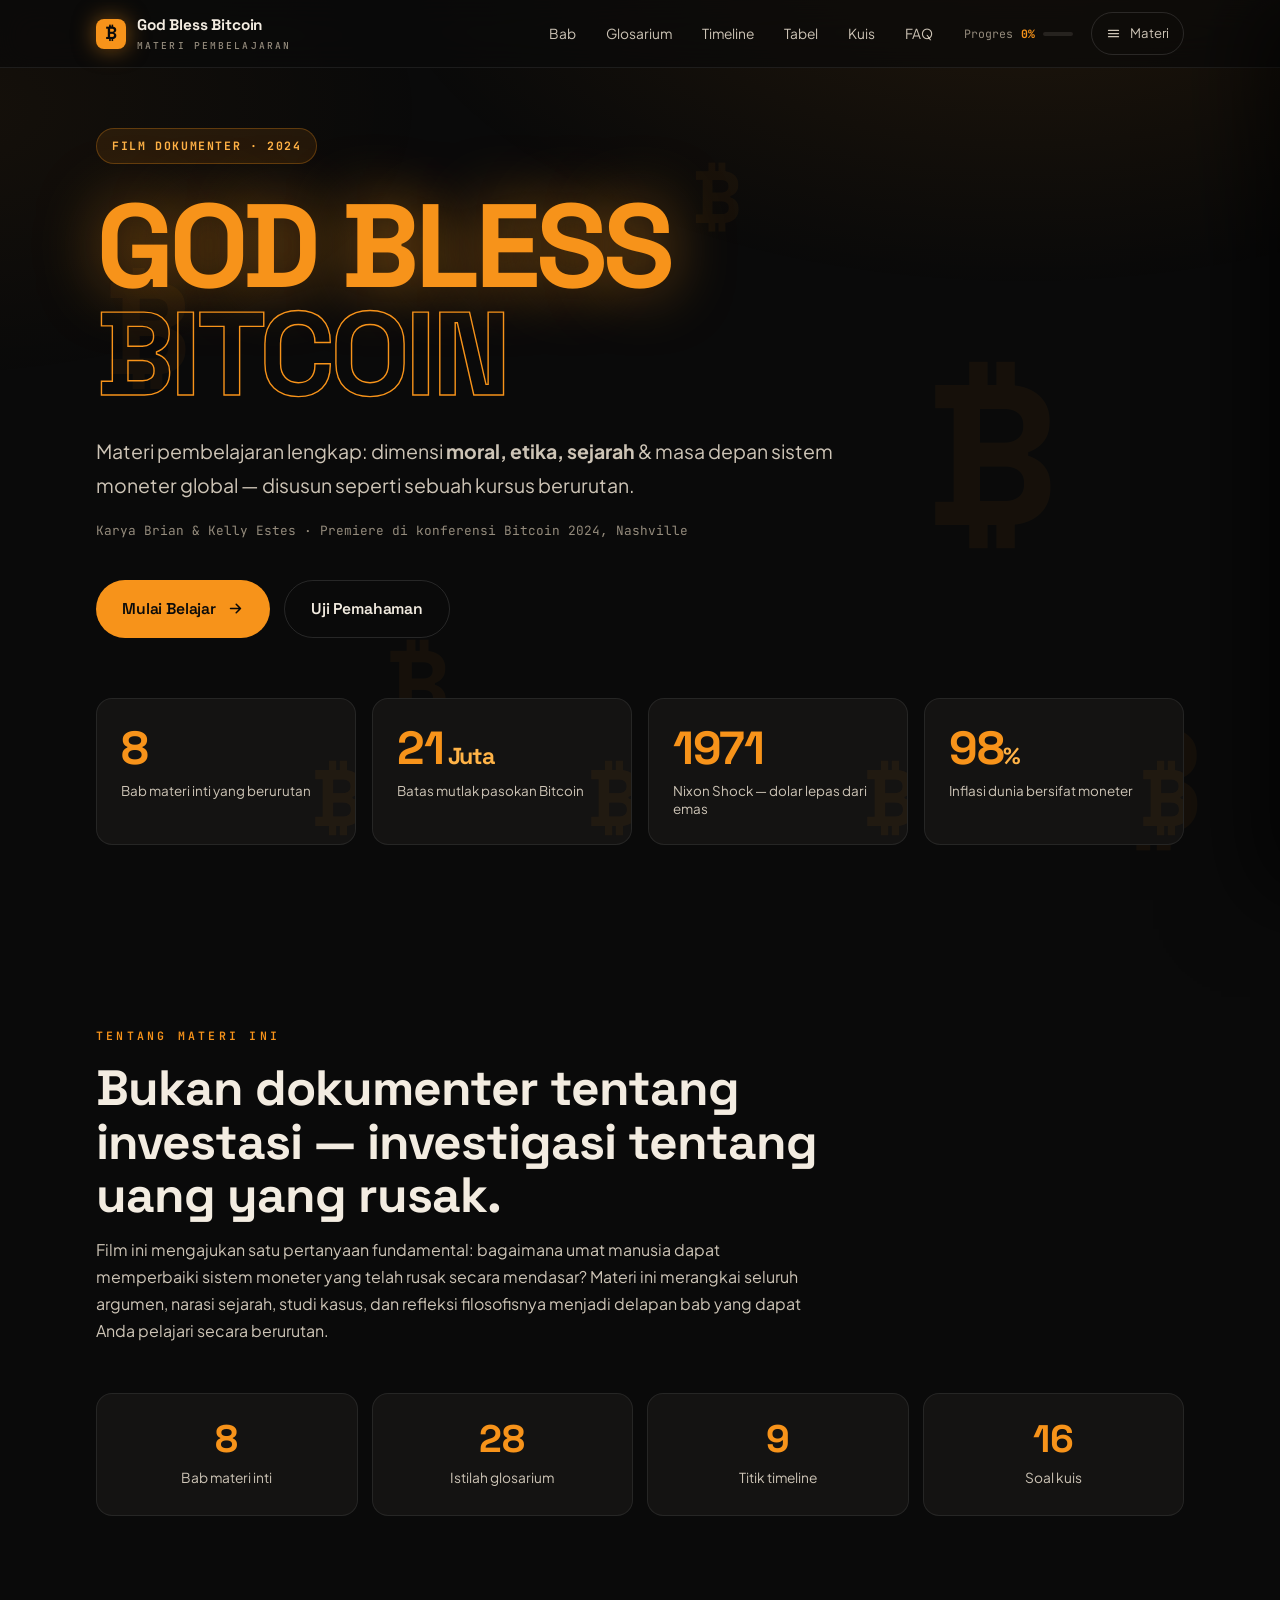
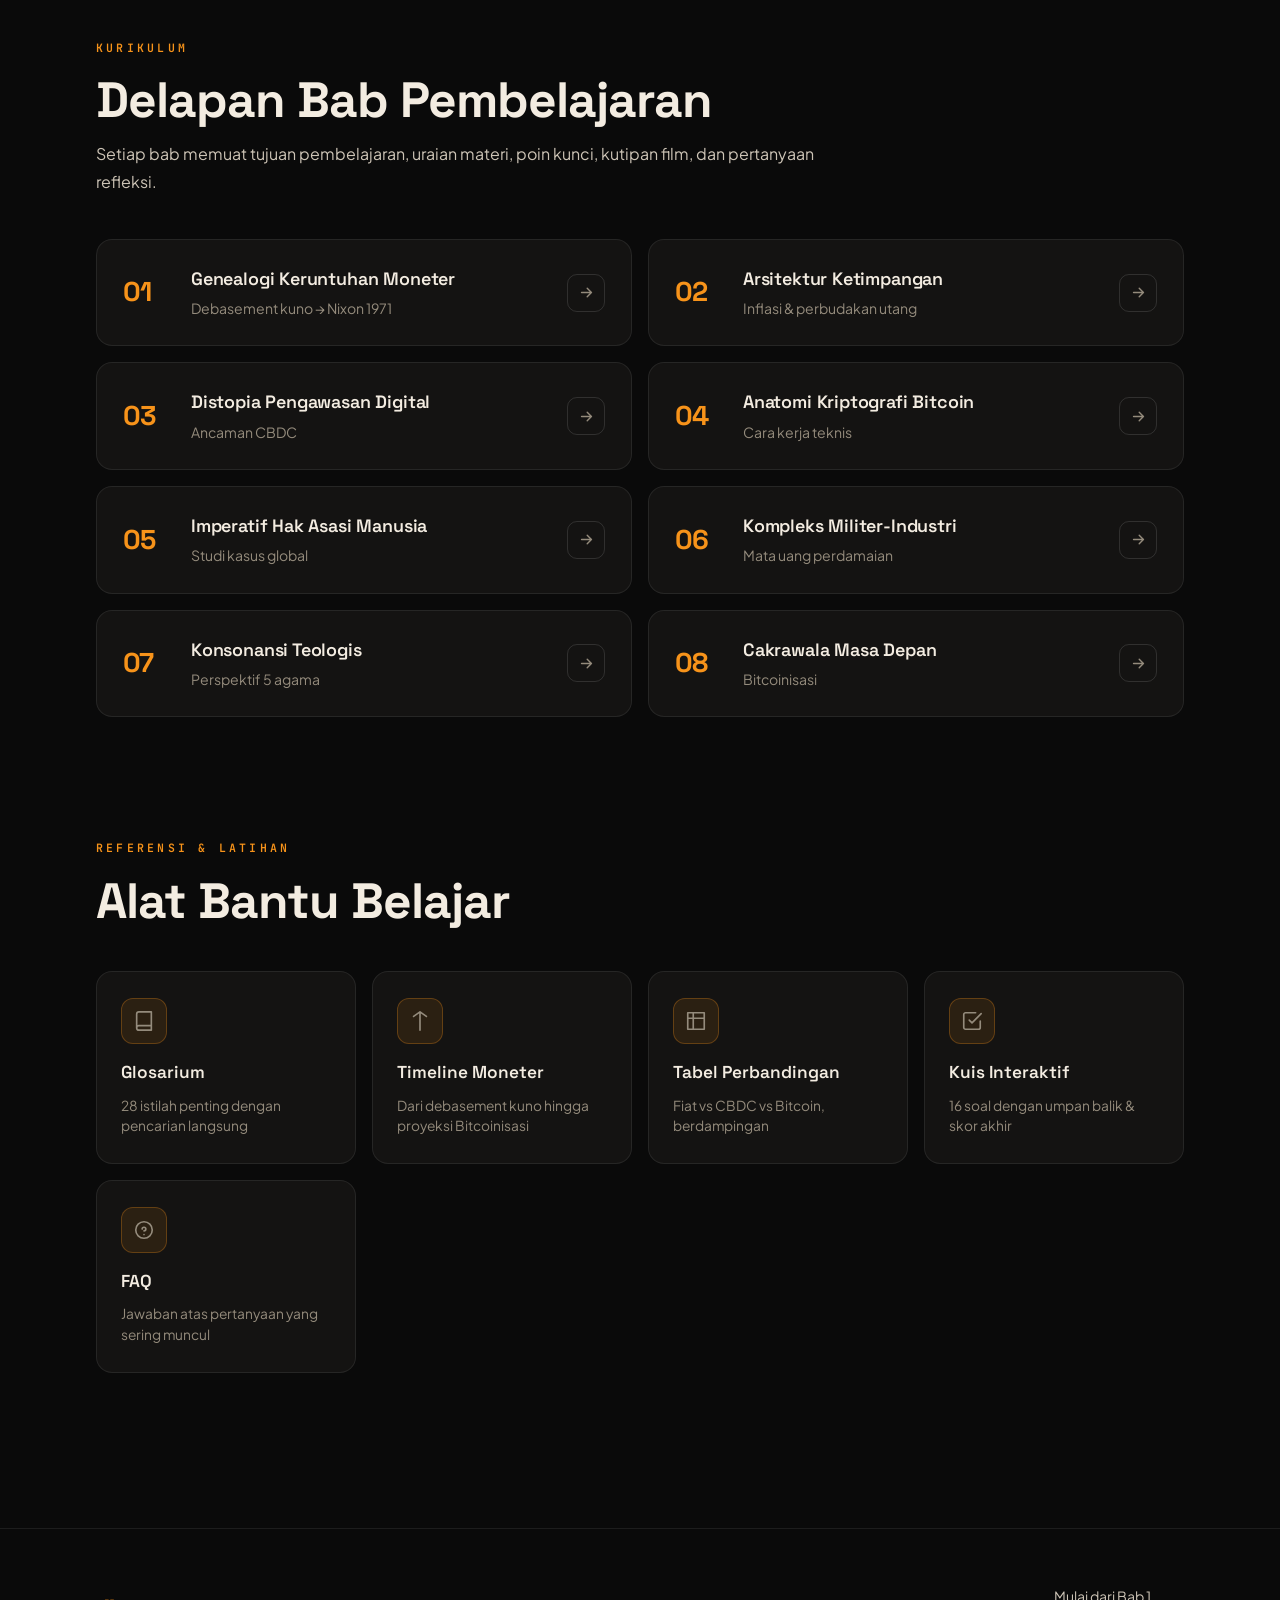
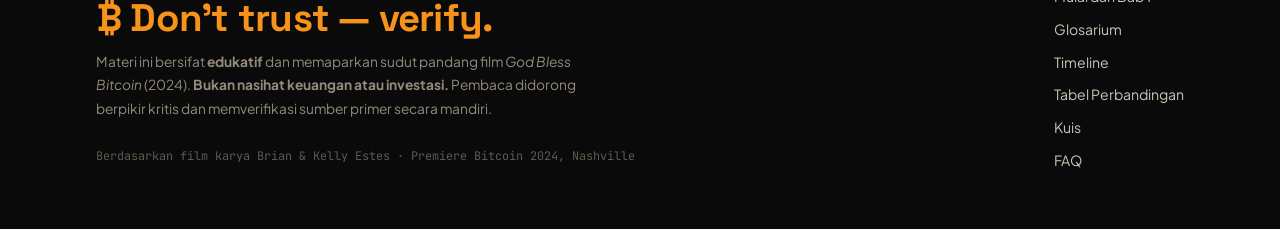
==== index.html @ dab7642d "chore: initial commit — situs pembelajaran God Bless Bitcoin siap deploy Materi 8 bab berdasarkan fi" ====
<!DOCTYPE html>
<html lang="id">
<head>
<script>document.documentElement.classList.add('js');</script>
<meta charset="UTF-8" />
<meta name="viewport" content="width=device-width, initial-scale=1.0" />
<title>God Bless Bitcoin — Materi Pembelajaran Lengkap</title>
<meta name="description" content="Website pembelajaran interaktif tentang film dokumenter God Bless Bitcoin (2024): sejarah moneter, inflasi, CBDC, cara kerja Bitcoin, HAM, dan masa depan uang." />
<link rel="preconnect" href="https://fonts.googleapis.com" />
<link rel="preconnect" href="https://fonts.gstatic.com" crossorigin />
<link href="https://fonts.googleapis.com/css2?family=Space+Grotesk:wght@400;500;600;700&family=Plus+Jakarta+Sans:ital,wght@0,400;0,500;0,600;0,700;1,400;1,500&family=JetBrains+Mono:wght@400;500;600&display=swap" rel="stylesheet" />
<link rel="stylesheet" href="assets/styles.css" />
<link rel="stylesheet" href="assets/diagrams.css" />
</head>
<body data-page="home">

<div class="scrollbar"></div>

<header class="nav">
  <div class="nav__inner">
    <a class="brand" href="index.html">
      <span class="brand__mark btc">₿</span>
      <span class="brand__txt">God Bless Bitcoin<small>Materi Pembelajaran</small></span>
    </a>
    <span class="nav__spacer"></span>
    <nav class="nav__links" aria-label="Navigasi utama">
      <a class="nav__link" href="bab-1.html">Bab</a>
      <a class="nav__link" href="glosarium.html">Glosarium</a>
      <a class="nav__link" href="timeline.html">Timeline</a>
      <a class="nav__link" href="tabel.html">Tabel</a>
      <a class="nav__link" href="kuis.html">Kuis</a>
      <a class="nav__link" href="faq.html">FAQ</a>
    </nav>
    <span class="nav__progress">Progres <b>0%</b><span class="nav__dot"><i></i></span></span>
    <button class="menu-btn" data-open-menu aria-label="Buka daftar materi">
      <svg viewBox="0 0 24 24" fill="none" stroke="currentColor" stroke-width="2" stroke-linecap="round"><path d="M4 7h16M4 12h16M4 17h16"/></svg>
      Materi
    </button>
  </div>
</header>

<main class="page">

  <!-- ============================ HERO ============================ -->
  <section class="hero">
    <div class="hero__glyphs" aria-hidden="true"></div>
    <div class="wrap hero__inner">
      <span class="hero__tag" data-reveal><b>Film Dokumenter · 2024</b></span>
      <h1 data-reveal data-delay="1">
        <span class="glow">God Bless</span><br />
        <span class="l2">Bitcoin</span>
      </h1>
      <p class="hero__sub" data-reveal data-delay="2">
        Materi pembelajaran lengkap: dimensi <strong>moral, etika, sejarah</strong> &amp;
        masa depan sistem moneter global — disusun seperti sebuah kursus berurutan.
      </p>
      <p class="hero__meta mono" data-reveal data-delay="2">Karya Brian &amp; Kelly Estes · Premiere di konferensi Bitcoin 2024, Nashville</p>
      <div class="hero__cta" data-reveal data-delay="3">
        <a class="btn btn--primary" href="bab-1.html">
          Mulai Belajar
          <svg viewBox="0 0 24 24" fill="none" stroke="currentColor" stroke-width="2.2" stroke-linecap="round" stroke-linejoin="round"><path d="M5 12h14M13 6l6 6-6 6"/></svg>
        </a>
        <a class="btn btn--ghost" href="kuis.html">Uji Pemahaman</a>
      </div>

      <div class="stats">
        <div class="stat" data-reveal>
          <div class="stat__num"><span data-count="8">0</span></div>
          <div class="stat__lbl">Bab materi inti yang berurutan</div>
        </div>
        <div class="stat" data-reveal data-delay="1">
          <div class="stat__num"><span data-count="21">0</span><small> Juta</small></div>
          <div class="stat__lbl">Batas mutlak pasokan Bitcoin</div>
        </div>
        <div class="stat" data-reveal data-delay="2">
          <div class="stat__num">1971</div>
          <div class="stat__lbl">Nixon Shock — dolar lepas dari emas</div>
        </div>
        <div class="stat" data-reveal data-delay="3">
          <div class="stat__num"><span data-count="98">0</span><small>%</small></div>
          <div class="stat__lbl">Inflasi dunia bersifat moneter</div>
        </div>
      </div>
    </div>
  </section>

  <!-- ====================== TENTANG / INTRO ====================== -->
  <section class="section">
    <div class="wrap">
      <div class="section-head read" data-reveal>
        <span class="eyebrow">Tentang Materi Ini</span>
        <h2 style="margin-top:14px">Bukan dokumenter tentang investasi — investigasi tentang uang yang rusak.</h2>
        <p>
          Film ini mengajukan satu pertanyaan fundamental: bagaimana umat manusia dapat memperbaiki
          sistem moneter yang telah rusak secara mendasar? Materi ini merangkai seluruh argumen,
          narasi sejarah, studi kasus, dan refleksi filosofisnya menjadi delapan bab yang dapat
          Anda pelajari secara berurutan.
        </p>
      </div>

      <div class="inside" style="margin-top:48px">
        <div class="inside__c" data-reveal><div class="inside__n"><span data-count="8">0</span></div><div class="inside__l">Bab materi inti</div></div>
        <div class="inside__c" data-reveal data-delay="1"><div class="inside__n"><span data-count="28">0</span></div><div class="inside__l">Istilah glosarium</div></div>
        <div class="inside__c" data-reveal data-delay="2"><div class="inside__n"><span data-count="9">0</span></div><div class="inside__l">Titik timeline</div></div>
        <div class="inside__c" data-reveal data-delay="3"><div class="inside__n"><span data-count="16">0</span></div><div class="inside__l">Soal kuis</div></div>
      </div>
    </div>
  </section>

  <!-- ====================== DAFTAR BAB (KURIKULUM) ====================== -->
  <section class="section" style="padding-top:0">
    <div class="wrap">
      <div class="section-head" data-reveal>
        <span class="eyebrow">Kurikulum</span>
        <h2 style="margin-top:14px">Delapan Bab Pembelajaran</h2>
        <p>Setiap bab memuat tujuan pembelajaran, uraian materi, poin kunci, kutipan film, dan pertanyaan refleksi.</p>
      </div>
      <div class="curric" id="curric"></div>
    </div>
  </section>

  <!-- ====================== REFERENSI ====================== -->
  <section class="section" style="padding-top:0">
    <div class="wrap">
      <div class="section-head" data-reveal>
        <span class="eyebrow">Referensi &amp; Latihan</span>
        <h2 style="margin-top:14px">Alat Bantu Belajar</h2>
      </div>
      <div class="ref-grid" id="refGrid"></div>
    </div>
  </section>

</main>

<!-- ============================ FOOTER ============================ -->
<footer class="foot">
  <div class="wrap foot__grid">
    <div>
      <div class="foot__tag btc">₿ Don't trust — verify.</div>
      <p class="foot__disc">
        Materi ini bersifat <strong>edukatif</strong> dan memaparkan sudut pandang film
        <em>God Bless Bitcoin</em> (2024). <strong>Bukan nasihat keuangan atau investasi.</strong>
        Pembaca didorong berpikir kritis dan memverifikasi sumber primer secara mandiri.
      </p>
      <p class="foot__cred">Berdasarkan film karya Brian &amp; Kelly Estes · Premiere Bitcoin 2024, Nashville</p>
    </div>
    <nav class="foot__links" aria-label="Tautan kaki">
      <a href="bab-1.html">Mulai dari Bab 1</a>
      <a href="glosarium.html">Glosarium</a>
      <a href="timeline.html">Timeline</a>
      <a href="tabel.html">Tabel Perbandingan</a>
      <a href="kuis.html">Kuis</a>
      <a href="faq.html">FAQ</a>
    </nav>
  </div>
</footer>

<script src="assets/image-slot.js"></script>
<script src="assets/app.js"></script>
<script>
/* build curriculum + reference grids from the shared site map */
(function () {
  var C = window.GBB.CHAPTERS;
  var grid = document.getElementById("curric");
  C.forEach(function (ch, i) {
    var a = document.createElement("a");
    a.className = "ccard";
    a.href = ch.slug + ".html";
    a.setAttribute("data-reveal", "");
    a.setAttribute("data-delay", String(i % 4));
    a.innerHTML =
      '<span class="ccard__no mono">' + ch.n + '</span>' +
      '<span class="ccard__body"><b>' + ch.t + '</b><span>' + ch.s + '</span></span>' +
      '<span class="ccard__go"><svg viewBox="0 0 24 24" fill="none" stroke="currentColor" stroke-width="2" stroke-linecap="round" stroke-linejoin="round"><path d="M5 12h14M13 6l6 6-6 6"/></svg></span>';
    grid.appendChild(a);
  });

  var refs = [
    { slug: "glosarium", t: "Glosarium", s: "28 istilah penting dengan pencarian langsung", ic: "M4 19.5A2.5 2.5 0 016.5 17H20M6.5 2H20v20H6.5A2.5 2.5 0 014 19.5v-15A2.5 2.5 0 016.5 2z" },
    { slug: "timeline", t: "Timeline Moneter", s: "Dari debasement kuno hingga proyeksi Bitcoinisasi", ic: "M12 2v20M5 7l7-5 7 5" },
    { slug: "tabel", t: "Tabel Perbandingan", s: "Fiat vs CBDC vs Bitcoin, berdampingan", ic: "M3 3h18v18H3zM9 3v18M3 9h18" },
    { slug: "kuis", t: "Kuis Interaktif", s: "16 soal dengan umpan balik & skor akhir", ic: "M9 11l3 3L22 4M21 12v7a2 2 0 01-2 2H5a2 2 0 01-2-2V5a2 2 0 012-2h11" },
    { slug: "faq", t: "FAQ", s: "Jawaban atas pertanyaan yang sering muncul", ic: "M12 17h.01M12 13a2 2 0 10-2-2M12 21a9 9 0 100-18 9 9 0 000 18z" }
  ];
  var rg = document.getElementById("refGrid");
  refs.forEach(function (r, i) {
    var a = document.createElement("a");
    a.className = "rcard";
    a.href = r.slug + ".html";
    a.setAttribute("data-reveal", "");
    a.setAttribute("data-delay", String(i % 4));
    a.innerHTML =
      '<span class="rcard__ic"><svg viewBox="0 0 24 24" fill="none" stroke="currentColor" stroke-width="1.8" stroke-linecap="round" stroke-linejoin="round"><path d="' + r.ic + '"/></svg></span>' +
      '<b>' + r.t + '</b><span>' + r.s + '</span>';
    rg.appendChild(a);
  });

  // hook dynamically added cards into the shared reveal watcher
  if (window.GBBwatch) {
    document.querySelectorAll("[data-reveal]:not(.in)").forEach(function (el) {
      window.GBBwatch(el, function (e) { e.classList.add("in"); }, 0.05);
    });
    window.GBBwatchKick();
  } else {
    document.querySelectorAll("[data-reveal]").forEach(function (el) { el.classList.add("in"); });
  }
})();
</script>
</body>
</html>
---- assets/styles.css ----
/* =========================================================================
   GOD BLESS BITCOIN — Materi Pembelajaran
   Design system: dark mode, Bitcoin-orange glow.
   Type: Space Grotesk (display) / Plus Jakarta Sans (body) / JetBrains Mono (labels)
   ========================================================================= */

:root {
  /* Surfaces (warm-toned blacks, chroma kept very low) */
  --bg:        #0A0A0A;
  --bg-1:      #101010;
  --bg-2:      #161513;
  --bg-3:      #1d1b18;
  --bg-card:   #141312;
  --ink:       #0A0A0A;

  /* Bitcoin orange family */
  --orange:        #F7931A;
  --orange-bright: #FFB347;
  --orange-glow:   #FF9E2C;
  --orange-dark:   #C56A00;
  --orange-tint:   rgba(247,147,26,0.10);
  --orange-tint-2: rgba(247,147,26,0.16);
  --orange-line:   rgba(247,147,26,0.28);

  /* Text (warm off-white, no pure white) */
  --text:       #F3ECE1;
  --text-soft:  #CDC4B6;
  --text-muted: #948B7C;
  --text-faint: #5f594f;

  /* Neutral borders */
  --line:    rgba(255,255,255,0.08);
  --line-2:  rgba(255,255,255,0.12);

  --radius:    16px;
  --radius-sm: 10px;
  --radius-lg: 24px;

  --maxw: 1200px;
  --readw: 70ch;

  --shadow:      0 24px 60px -24px rgba(0,0,0,0.8);
  --glow:        0 0 0 1px var(--orange-line), 0 18px 50px -18px rgba(247,147,26,0.35);

  --font-display: "Space Grotesk", system-ui, sans-serif;
  --font-body:    "Plus Jakarta Sans", system-ui, sans-serif;
  --font-mono:    "JetBrains Mono", ui-monospace, monospace;

  --nav-h: 68px;
}

/* ----------------------------------------------------------------- reset */
*, *::before, *::after { box-sizing: border-box; }
* { margin: 0; padding: 0; }

html { scroll-behavior: smooth; scroll-padding-top: calc(var(--nav-h) + 24px); }
@media (prefers-reduced-motion: reduce) { html { scroll-behavior: auto; } }

body {
  font-family: var(--font-body);
  background: var(--bg);
  color: var(--text);
  line-height: 1.7;
  -webkit-font-smoothing: antialiased;
  text-rendering: optimizeLegibility;
  overflow-x: hidden;
}

/* Ambient orange aura fixed behind everything */
body::before {
  content: "";
  position: fixed;
  inset: 0;
  z-index: 0;
  pointer-events: none;
  background:
    radial-gradient(1100px 600px at 80% -8%, rgba(247,147,26,0.10), transparent 60%),
    radial-gradient(900px 500px at -5% 12%, rgba(247,147,26,0.05), transparent 55%);
}

img { max-width: 100%; display: block; }
a { color: inherit; text-decoration: none; }
button { font: inherit; color: inherit; cursor: pointer; background: none; border: none; }

::selection { background: var(--orange); color: #0A0A0A; }

/* scrollbar */
::-webkit-scrollbar { width: 11px; height: 11px; }
::-webkit-scrollbar-track { background: var(--bg); }
::-webkit-scrollbar-thumb { background: #2b2823; border-radius: 20px; border: 3px solid var(--bg); }
::-webkit-scrollbar-thumb:hover { background: var(--orange-dark); }

/* ------------------------------------------------------------- typography */
h1, h2, h3, h4 { font-family: var(--font-display); font-weight: 700; line-height: 1.08; letter-spacing: -0.02em; }
.mono { font-family: var(--font-mono); }

.eyebrow {
  font-family: var(--font-mono);
  font-size: 0.72rem;
  letter-spacing: 0.28em;
  text-transform: uppercase;
  color: var(--orange);
  font-weight: 600;
}

.btc { font-family: var(--font-display); }

/* ------------------------------------------------------------------ layout */
.wrap { width: 100%; max-width: var(--maxw); margin-inline: auto; padding-inline: clamp(20px, 5vw, 56px); position: relative; z-index: 1; }
.page { position: relative; z-index: 1; }
.section { padding-block: clamp(56px, 9vw, 120px); }
.read { max-width: var(--readw); }

/* =================================================================== NAV */
.nav {
  position: sticky; top: 0; z-index: 80;
  height: var(--nav-h);
  display: flex; align-items: center;
  background: rgba(10,10,10,0.72);
  backdrop-filter: blur(16px) saturate(1.2);
  border-bottom: 1px solid var(--line);
  transition: transform .35s ease;
}
.nav__inner { width: 100%; max-width: var(--maxw); margin-inline: auto; padding-inline: clamp(20px, 5vw, 56px);
  display: flex; align-items: center; gap: 18px; }
.brand { display: flex; align-items: center; gap: 11px; font-family: var(--font-display); font-weight: 700; letter-spacing: -0.01em; }
.brand__mark {
  width: 30px; height: 30px; border-radius: 8px; flex: none;
  display: grid; place-items: center;
  background: var(--orange); color: #0A0A0A; font-weight: 700; font-size: 1.1rem;
  box-shadow: 0 0 22px rgba(247,147,26,0.5);
}
.brand__txt { font-size: 0.96rem; }
.brand__txt small { display: block; font-family: var(--font-mono); font-weight: 500; font-size: 0.6rem; letter-spacing: 0.22em; color: var(--text-muted); text-transform: uppercase; }
.nav__spacer { flex: 1; }
.nav__links { display: flex; align-items: center; gap: 4px; }
.nav__link {
  font-size: 0.86rem; color: var(--text-soft); padding: 8px 13px; border-radius: 999px;
  transition: color .2s, background .2s; white-space: nowrap;
}
.nav__link:hover { color: var(--text); background: rgba(255,255,255,0.05); }
.nav__link.is-active { color: var(--orange); }
.nav__progress { font-family: var(--font-mono); font-size: 0.72rem; color: var(--text-muted); display: flex; align-items: center; gap: 8px; }
.nav__progress b { color: var(--orange); }
.nav__dot { width: 30px; height: 4px; border-radius: 9px; background: #26231f; overflow: hidden; }
.nav__dot i { display: block; height: 100%; width: 0%; background: var(--orange); transition: width .4s ease; }

.menu-btn {
  display: inline-flex; align-items: center; gap: 9px; padding: 9px 14px;
  border: 1px solid var(--line-2); border-radius: 999px; font-size: 0.82rem; color: var(--text-soft);
  transition: border-color .2s, color .2s;
}
.menu-btn:hover { border-color: var(--orange-line); color: var(--text); }
.menu-btn svg { width: 15px; height: 15px; }

/* scroll progress bar (top) */
.scrollbar { position: fixed; top: 0; left: 0; height: 3px; width: 0%; background: linear-gradient(90deg, var(--orange-dark), var(--orange-bright)); z-index: 95; box-shadow: 0 0 12px rgba(247,147,26,0.7); }

/* focus mode hides nav */
body.focus .nav { transform: translateY(-100%); }
body.focus .scrollbar { top: 0; }

/* ============================================================= DRAWER MENU */
.drawer-scrim { position: fixed; inset: 0; z-index: 100; background: rgba(0,0,0,0.6); backdrop-filter: blur(4px); opacity: 0; visibility: hidden; transition: opacity .3s, visibility .3s; }
.drawer-scrim.open { opacity: 1; visibility: visible; }
.drawer {
  position: fixed; top: 0; right: 0; z-index: 101; height: 100%; width: min(440px, 90vw);
  background: var(--bg-1); border-left: 1px solid var(--line-2);
  transform: translateX(100%); transition: transform .38s cubic-bezier(.4,0,.1,1);
  display: flex; flex-direction: column; box-shadow: -30px 0 80px rgba(0,0,0,0.6);
}
.drawer.open { transform: translateX(0); }
.drawer__head { display: flex; align-items: center; justify-content: space-between; padding: 22px 26px; border-bottom: 1px solid var(--line); }
.drawer__head h3 { font-size: 1.05rem; }
.drawer__close { width: 38px; height: 38px; border-radius: 10px; border: 1px solid var(--line-2); display: grid; place-items: center; color: var(--text-soft); }
.drawer__close:hover { border-color: var(--orange-line); color: var(--orange); }
.drawer__body { overflow-y: auto; padding: 18px 18px 40px; }
.drawer__meter { margin: 6px 8px 18px; }
.drawer__meter .bar { height: 8px; border-radius: 8px; background: #221f1b; overflow: hidden; }
.drawer__meter .bar i { display: block; height: 100%; width: 0%; background: linear-gradient(90deg, var(--orange-dark), var(--orange-bright)); transition: width .5s ease; }
.drawer__meter .lbl { display: flex; justify-content: space-between; font-family: var(--font-mono); font-size: 0.72rem; color: var(--text-muted); margin-bottom: 8px; }
.drawer__meter .lbl b { color: var(--orange); }
.drawer__group { font-family: var(--font-mono); font-size: 0.66rem; letter-spacing: 0.2em; text-transform: uppercase; color: var(--text-faint); padding: 16px 12px 8px; }
.drawer__item {
  display: flex; align-items: center; gap: 13px; padding: 12px 12px; border-radius: 12px;
  color: var(--text-soft); transition: background .18s, color .18s;
}
.drawer__item:hover { background: rgba(255,255,255,0.04); color: var(--text); }
.drawer__item.is-active { background: var(--orange-tint); color: var(--orange); }
.drawer__num { font-family: var(--font-mono); font-size: 0.8rem; width: 26px; flex: none; color: var(--orange); font-weight: 600; }
.drawer__item.is-active .drawer__num { color: var(--orange-bright); }
.drawer__txt { flex: 1; min-width: 0; }
.drawer__txt b { display: block; font-family: var(--font-display); font-weight: 600; font-size: 0.95rem; line-height: 1.2; }
.drawer__txt span { font-size: 0.76rem; color: var(--text-muted); }
.drawer__check { width: 20px; height: 20px; border-radius: 50%; border: 1.5px solid #34302a; flex: none; display: grid; place-items: center; }
.drawer__check.read { border-color: var(--orange); background: var(--orange); color: #0A0A0A; }
.drawer__check svg { width: 12px; height: 12px; opacity: 0; }
.drawer__check.read svg { opacity: 1; }

/* ==================================================================== HERO */
.hero { position: relative; min-height: calc(100vh - var(--nav-h)); display: flex; align-items: center; overflow: hidden; padding-block: 60px; }
.hero__glyphs { position: absolute; inset: 0; z-index: 0; pointer-events: none; overflow: hidden; }
.hero__glyphs span {
  position: absolute; font-family: var(--font-display); font-weight: 700; color: var(--orange);
  opacity: 0.05; user-select: none; will-change: transform;
}
.hero__inner { position: relative; z-index: 2; }
.hero__tag { display: inline-flex; align-items: center; gap: 10px; padding: 7px 15px; border: 1px solid var(--orange-line); border-radius: 999px; background: var(--orange-tint); margin-bottom: 28px; }
.hero__tag b { font-family: var(--font-mono); font-size: 0.72rem; letter-spacing: 0.14em; color: var(--orange-bright); text-transform: uppercase; }
.hero h1 {
  font-size: clamp(2.9rem, 9.5vw, 7.4rem); line-height: 0.92; letter-spacing: -0.04em;
  text-transform: uppercase;
}
.hero h1 .l2 { color: transparent; -webkit-text-stroke: 1.4px var(--orange); position: relative; }
.hero h1 .glow { color: var(--orange); text-shadow: 0 0 60px rgba(247,147,26,0.55); }
.hero__sub { max-width: 56ch; margin-top: 26px; font-size: clamp(1rem, 2vw, 1.22rem); color: var(--text-soft); }
.hero__meta { margin-top: 18px; font-family: var(--font-mono); font-size: 0.8rem; color: var(--text-muted); }
.hero__cta { display: flex; flex-wrap: wrap; gap: 14px; margin-top: 38px; }

.btn {
  display: inline-flex; align-items: center; gap: 11px; padding: 15px 26px; border-radius: 999px;
  font-family: var(--font-display); font-weight: 600; font-size: 0.98rem; letter-spacing: -0.01em;
  transition: transform .2s, box-shadow .2s, background .2s, border-color .2s; white-space: nowrap;
}
.btn--primary { background: var(--orange); color: #0A0A0A; box-shadow: 0 0 0 0 rgba(247,147,26,0.5); }
.btn--primary:hover { transform: translateY(-2px); box-shadow: 0 16px 40px -10px rgba(247,147,26,0.6); }
.btn--ghost { border: 1px solid var(--line-2); color: var(--text); }
.btn--ghost:hover { border-color: var(--orange-line); color: var(--orange-bright); transform: translateY(-2px); }
.btn svg { width: 17px; height: 17px; }

/* stat cards */
.stats { display: grid; grid-template-columns: repeat(4, 1fr); gap: 16px; margin-top: 60px; }
.stat {
  background: var(--bg-card); border: 1px solid var(--line); border-radius: var(--radius);
  padding: 26px 24px; position: relative; overflow: hidden;
}
.stat::after { content: "₿"; position: absolute; right: -10px; bottom: -22px; font-family: var(--font-display); font-weight: 700; font-size: 5rem; color: var(--orange); opacity: 0.06; }
.stat__num { font-family: var(--font-display); font-weight: 700; font-size: clamp(2rem, 4vw, 2.9rem); color: var(--orange); letter-spacing: -0.03em; line-height: 1; }
.stat__num small { font-size: 0.5em; color: var(--orange-bright); }
.stat__lbl { margin-top: 10px; font-size: 0.84rem; color: var(--text-soft); line-height: 1.35; }

/* ============================================================ GENERIC CARDS */
.section-head { margin-bottom: 44px; }
.section-head h2 { font-size: clamp(1.9rem, 4.5vw, 3.1rem); }
.section-head p { color: var(--text-soft); margin-top: 14px; max-width: 60ch; }

/* page hero (inner pages) */
.phead { position: relative; padding-top: clamp(48px, 7vw, 84px); padding-bottom: clamp(36px, 5vw, 56px); border-bottom: 1px solid var(--line); overflow: hidden; }
.phead__big { position: absolute; right: -2vw; top: -2vw; font-family: var(--font-display); font-weight: 700; font-size: 22vw; color: var(--orange); opacity: 0.05; line-height: 1; pointer-events: none; }
.phead h1 { font-size: clamp(2.2rem, 6vw, 4rem); margin-top: 14px; }
.phead p { color: var(--text-soft); margin-top: 16px; max-width: 60ch; }

/* ============================================================ CHAPTER PAGE */
.chap-band {
  position: relative; overflow: hidden;
  background:
    linear-gradient(180deg, rgba(247,147,26,0.06), transparent 70%),
    var(--bg-1);
  border-bottom: 1px solid var(--orange-line);
  padding-block: clamp(46px, 7vw, 82px);
}
.chap-band__ghost { position: absolute; right: -2vw; top: 50%; transform: translateY(-50%); font-family: var(--font-display); font-weight: 700; font-size: 30vw; line-height: 0.8; color: transparent; -webkit-text-stroke: 2px rgba(247,147,26,0.14); pointer-events: none; }
.chap-band .eyebrow { display: block; }
.chap-band__no { font-family: var(--font-mono); font-size: 0.8rem; color: var(--orange); letter-spacing: 0.2em; }
.chap-band h1 { font-size: clamp(2.1rem, 5.6vw, 3.8rem); margin-top: 12px; max-width: 18ch; }
.chap-band__sub { margin-top: 16px; color: var(--text-soft); font-size: clamp(1rem, 2vw, 1.2rem); max-width: 52ch; }
.chap-band__meta { margin-top: 22px; display: flex; flex-wrap: wrap; gap: 10px 18px; font-family: var(--font-mono); font-size: 0.76rem; color: var(--text-muted); }
.chap-band__meta span { display: inline-flex; align-items: center; gap: 7px; }
.chap-band__meta svg { width: 14px; height: 14px; color: var(--orange); }

/* article body */
.article { padding-block: clamp(40px, 6vw, 72px); }
.article .read > h2 { font-size: clamp(1.5rem, 3.2vw, 2.1rem); margin: 46px 0 14px; letter-spacing: -0.02em; }
.article .read > h2:first-child { margin-top: 0; }
.article .read p { margin-bottom: 20px; color: var(--text-soft); font-size: 1.06rem; }
.article .read p strong, .article .read p b { color: var(--text); font-weight: 600; }
.article .read em { color: var(--orange-bright); font-style: italic; }

/* callout boxes */
.callout { border-radius: var(--radius); padding: 26px 28px; margin: 32px 0; position: relative; }
.callout__title { display: flex; align-items: center; gap: 11px; font-family: var(--font-display); font-weight: 700; font-size: 0.78rem; letter-spacing: 0.16em; text-transform: uppercase; margin-bottom: 16px; }
.callout__title .ic { width: 30px; height: 30px; border-radius: 9px; display: grid; place-items: center; flex: none; }
.callout__title .ic svg { width: 17px; height: 17px; }

/* objectives — orange tint */
.c-obj { background: var(--orange-tint); border: 1px solid var(--orange-line); }
.c-obj .callout__title { color: var(--orange-bright); }
.c-obj .ic { background: var(--orange); color: #0A0A0A; }
.c-obj ol { list-style: none; counter-reset: o; display: grid; gap: 12px; }
.c-obj li { counter-increment: o; display: flex; gap: 14px; color: var(--text-soft); }
.c-obj li::before { content: counter(o); font-family: var(--font-mono); font-size: 0.78rem; font-weight: 600; color: var(--orange); border: 1px solid var(--orange-line); border-radius: 7px; width: 26px; height: 26px; display: grid; place-items: center; flex: none; }

/* key points — dark accent */
.c-key { background: var(--bg-2); border: 1px solid var(--line-2); }
.c-key .callout__title { color: var(--orange); }
.c-key .ic { background: var(--orange-dark); color: #0A0A0A; }
.c-key ul { list-style: none; display: grid; gap: 13px; }
.c-key li { display: flex; gap: 13px; color: var(--text-soft); }
.c-key li::before { content: "▸"; color: var(--orange); font-size: 1.05rem; line-height: 1.5; flex: none; }
.c-key li b, .c-key li strong { color: var(--text); }

/* quote block */
.quote { background: #0c0b0a; border: 1px solid var(--line); border-radius: var(--radius-lg); padding: clamp(30px, 5vw, 52px); margin: 40px 0; position: relative; overflow: hidden; }
.quote::before { content: "\201C"; position: absolute; top: -26px; left: 20px; font-family: var(--font-display); font-size: 12rem; color: var(--orange); opacity: 0.12; line-height: 1; }
.quote::after { content: "₿"; position: absolute; right: 24px; bottom: -28px; font-family: var(--font-display); font-weight: 700; font-size: 8rem; color: var(--orange); opacity: 0.06; }
.quote p { position: relative; font-family: var(--font-display); font-weight: 500; font-style: italic; font-size: clamp(1.3rem, 3vw, 2rem); line-height: 1.35; color: var(--text); letter-spacing: -0.02em; max-width: 26ch; }
.quote cite { display: block; margin-top: 22px; font-style: normal; font-family: var(--font-mono); font-size: 0.82rem; color: var(--orange); letter-spacing: 0.04em; }

/* reflection — collapsible */
.reflect { border: 1px dashed var(--line-2); border-radius: var(--radius); margin: 32px 0; background: rgba(255,255,255,0.015); }
.reflect summary { list-style: none; cursor: pointer; display: flex; align-items: center; gap: 12px; padding: 20px 24px; }
.reflect summary::-webkit-details-marker { display: none; }
.reflect summary .ic { width: 30px; height: 30px; border-radius: 9px; display: grid; place-items: center; background: var(--bg-3); color: var(--orange); flex: none; }
.reflect summary .ic svg { width: 16px; height: 16px; }
.reflect summary b { font-family: var(--font-display); font-size: 0.78rem; letter-spacing: 0.16em; text-transform: uppercase; color: var(--text-soft); flex: 1; }
.reflect summary .chev { transition: transform .3s; color: var(--text-muted); }
.reflect[open] summary .chev { transform: rotate(180deg); }
.reflect__body { padding: 0 24px 22px 66px; }
.reflect__body ol { display: grid; gap: 14px; padding-left: 2px; }
.reflect__body li { font-style: italic; color: var(--text-soft); }

/* figure / placeholder graphics */
.figure { margin: 36px 0; border-radius: var(--radius); overflow: hidden; border: 1px solid var(--line); }
.ph {
  position: relative; aspect-ratio: 16 / 9; display: grid; place-items: center;
  background:
    repeating-linear-gradient(135deg, rgba(247,147,26,0.05) 0 14px, transparent 14px 28px),
    var(--bg-2);
}
.ph__lbl { font-family: var(--font-mono); font-size: 0.74rem; letter-spacing: 0.12em; text-transform: uppercase; color: var(--text-muted); padding: 8px 14px; border: 1px solid var(--line-2); border-radius: 8px; background: rgba(10,10,10,0.6); }
.figure figcaption { padding: 12px 18px; font-family: var(--font-mono); font-size: 0.74rem; color: var(--text-faint); background: var(--bg-1); }

/* chapter footer nav */
.chap-nav { display: grid; grid-template-columns: 1fr 1fr; gap: 16px; margin-top: 56px; padding-top: 36px; border-top: 1px solid var(--line); }
.chap-nav a {
  display: flex; flex-direction: column; gap: 6px; padding: 20px 24px; border: 1px solid var(--line-2); border-radius: var(--radius);
  transition: border-color .2s, background .2s, transform .2s;
}
.chap-nav a:hover { border-color: var(--orange-line); background: var(--orange-tint); transform: translateY(-2px); }
.chap-nav a.next { text-align: right; align-items: flex-end; }
.chap-nav .lbl { font-family: var(--font-mono); font-size: 0.72rem; letter-spacing: 0.12em; text-transform: uppercase; color: var(--text-muted); }
.chap-nav .ttl { font-family: var(--font-display); font-weight: 600; color: var(--text); }
.chap-nav a.disabled { opacity: 0.35; pointer-events: none; }

/* mark-as-read button */
.read-toggle { display: flex; justify-content: center; margin-top: 44px; }
.read-toggle button {
  display: inline-flex; align-items: center; gap: 11px; padding: 14px 26px; border-radius: 999px;
  border: 1px solid var(--orange-line); color: var(--orange-bright); font-family: var(--font-display); font-weight: 600;
  transition: background .2s, color .2s;
}
.read-toggle button .box { width: 20px; height: 20px; border-radius: 6px; border: 1.5px solid var(--orange); display: grid; place-items: center; }
.read-toggle button .box svg { width: 13px; height: 13px; opacity: 0; transition: opacity .2s; }
.read-toggle button.done { background: var(--orange); color: #0A0A0A; border-color: var(--orange); }
.read-toggle button.done .box { background: #0A0A0A; border-color: #0A0A0A; }
.read-toggle button.done .box svg { opacity: 1; color: var(--orange); }

/* ================================================================= GLOSSARY */
.glo-tools { display: flex; flex-wrap: wrap; gap: 14px; align-items: center; margin-bottom: 34px; }
.search {
  flex: 1; min-width: 240px; display: flex; align-items: center; gap: 12px; padding: 14px 20px;
  background: var(--bg-card); border: 1px solid var(--line-2); border-radius: 999px;
}
.search:focus-within { border-color: var(--orange-line); }
.search svg { width: 18px; height: 18px; color: var(--text-muted); flex: none; }
.search input { flex: 1; background: none; border: none; outline: none; color: var(--text); font-family: var(--font-body); font-size: 1rem; }
.search input::placeholder { color: var(--text-faint); }
.glo-count { font-family: var(--font-mono); font-size: 0.78rem; color: var(--text-muted); white-space: nowrap; }
.glo-count b { color: var(--orange); }
.glo-grid { display: grid; grid-template-columns: repeat(auto-fill, minmax(280px, 1fr)); gap: 16px; }
.term {
  background: var(--bg-card); border: 1px solid var(--line); border-radius: var(--radius);
  padding: 24px; transition: border-color .2s, transform .2s, background .2s;
}
.term:hover { border-color: var(--orange-line); transform: translateY(-3px); }
.term h3 { font-size: 1.18rem; color: var(--orange); display: flex; align-items: baseline; gap: 9px; }
.term h3::before { content: "₿"; font-size: 0.85em; color: var(--orange-dark); }
.term p { margin-top: 10px; color: var(--text-soft); font-size: 0.94rem; line-height: 1.6; }
.glo-empty { display: none; text-align: center; padding: 60px 0; color: var(--text-muted); font-family: var(--font-mono); }
.glo-empty.show { display: block; }
mark { background: var(--orange-tint-2); color: var(--orange-bright); border-radius: 3px; padding: 0 2px; }

/* ================================================================= TIMELINE */
.tl { position: relative; padding-left: 0; }
.tl__line { position: absolute; left: 21px; top: 8px; bottom: 8px; width: 2px; background: #26231f; }
.tl__line i { display: block; width: 100%; height: 0%; background: linear-gradient(180deg, var(--orange-bright), var(--orange-dark)); box-shadow: 0 0 14px rgba(247,147,26,0.5); }
.tl__item { position: relative; padding: 0 0 40px 64px; }
.tl__dot {
  position: absolute; left: 11px; top: 2px; width: 22px; height: 22px; border-radius: 50%;
  background: var(--bg); border: 2px solid #34302a; display: grid; place-items: center; z-index: 2; transition: border-color .4s, box-shadow .4s;
}
.tl__dot::after { content: ""; width: 8px; height: 8px; border-radius: 50%; background: #34302a; transition: background .4s; }
.tl__item.in .tl__dot { border-color: var(--orange); box-shadow: 0 0 18px rgba(247,147,26,0.5); }
.tl__item.in .tl__dot::after { background: var(--orange); }
.tl__year { display: inline-block; font-family: var(--font-mono); font-size: 0.76rem; font-weight: 600; color: var(--orange); background: var(--bg-2); border: 1px solid var(--orange-line); border-radius: 7px; padding: 4px 11px; margin-bottom: 12px; }
.tl__item h3 { font-size: 1.3rem; }
.tl__item p { color: var(--text-soft); margin-top: 8px; max-width: 56ch; }
.tl__item.future .tl__year { color: var(--bg); background: var(--orange); }

/* ================================================================= TABLE */
.cmp-wrap { overflow-x: auto; border: 1px solid var(--line-2); border-radius: var(--radius); }
.cmp { width: 100%; border-collapse: collapse; min-width: 720px; }
.cmp th, .cmp td { text-align: left; padding: 18px 22px; border-bottom: 1px solid var(--line); vertical-align: top; }
.cmp thead th { background: var(--bg-1); font-family: var(--font-display); font-size: 0.95rem; position: sticky; top: 0; }
.cmp thead th.col-btc { color: var(--orange); }
.cmp tbody th { font-family: var(--font-mono); font-size: 0.82rem; font-weight: 600; color: var(--text); width: 200px; background: var(--bg-1); }
.cmp td { color: var(--text-soft); font-size: 0.92rem; }
.cmp .col-btc { background: var(--orange-tint); color: var(--text); border-left: 1px solid var(--orange-line); border-right: 1px solid var(--orange-line); }
.cmp tbody tr:last-child td, .cmp tbody tr:last-child th { border-bottom: none; }
.cmp thead th.col-btc { background: linear-gradient(180deg, rgba(247,147,26,0.18), rgba(247,147,26,0.08)); }

/* ================================================================= QUIZ */
.quiz-head { display: flex; flex-wrap: wrap; gap: 16px; align-items: center; justify-content: space-between; margin-bottom: 28px; }
.quiz-filter { display: flex; flex-wrap: wrap; gap: 8px; }
.chip { font-family: var(--font-mono); font-size: 0.74rem; padding: 8px 14px; border-radius: 999px; border: 1px solid var(--line-2); color: var(--text-soft); transition: all .18s; }
.chip:hover { border-color: var(--orange-line); }
.chip.is-active { background: var(--orange); color: #0A0A0A; border-color: var(--orange); font-weight: 600; }
.quiz-meter { font-family: var(--font-mono); font-size: 0.82rem; color: var(--text-muted); }
.quiz-meter b { color: var(--orange); }

.qcard { background: var(--bg-card); border: 1px solid var(--line); border-radius: var(--radius-lg); padding: clamp(24px, 4vw, 40px); }
.qcard__top { display: flex; justify-content: space-between; align-items: center; margin-bottom: 18px; }
.qcard__badge { font-family: var(--font-mono); font-size: 0.72rem; color: var(--orange); border: 1px solid var(--orange-line); border-radius: 7px; padding: 4px 10px; letter-spacing: 0.1em; }
.qcard__count { font-family: var(--font-mono); font-size: 0.78rem; color: var(--text-muted); }
.qcard__q { font-family: var(--font-display); font-weight: 600; font-size: clamp(1.25rem, 2.6vw, 1.7rem); line-height: 1.3; margin-bottom: 26px; letter-spacing: -0.01em; }
.opts { display: grid; gap: 12px; }
.opt {
  display: flex; align-items: center; gap: 15px; width: 100%; text-align: left; padding: 17px 20px;
  border: 1px solid var(--line-2); border-radius: 14px; color: var(--text-soft);
  transition: border-color .18s, background .18s, color .18s;
}
.opt:hover:not(:disabled) { border-color: var(--orange-line); background: rgba(247,147,26,0.04); }
.opt__key { font-family: var(--font-mono); font-weight: 600; width: 32px; height: 32px; border-radius: 9px; border: 1px solid var(--line-2); display: grid; place-items: center; flex: none; font-size: 0.86rem; transition: all .18s; }
.opt__txt { flex: 1; }
.opt__mark { width: 22px; height: 22px; flex: none; opacity: 0; }
.opt.correct { border-color: #36b37e; background: rgba(54,179,126,0.12); color: var(--text); }
.opt.correct .opt__key { background: #36b37e; color: #07140d; border-color: #36b37e; }
.opt.correct .opt__mark { opacity: 1; color: #4cd29a; }
.opt.wrong { border-color: #e5484d; background: rgba(229,72,77,0.1); color: var(--text); }
.opt.wrong .opt__key { background: #e5484d; color: #1a0808; border-color: #e5484d; }
.opt.wrong .opt__mark { opacity: 1; color: #ff6166; }
.opt:disabled { cursor: default; }
.opt.dim { opacity: 0.45; }

.qexpl { margin-top: 20px; padding: 16px 20px; border-radius: 12px; background: var(--bg-2); border-left: 3px solid var(--orange); font-size: 0.92rem; color: var(--text-soft); display: none; }
.qexpl.show { display: block; }
.qexpl b { color: var(--orange); font-family: var(--font-mono); font-size: 0.78rem; letter-spacing: 0.08em; text-transform: uppercase; display: block; margin-bottom: 5px; }

.quiz-nav { display: flex; justify-content: space-between; align-items: center; margin-top: 28px; gap: 14px; }

/* quiz result */
.result { text-align: center; background: var(--bg-card); border: 1px solid var(--orange-line); border-radius: var(--radius-lg); padding: clamp(36px, 6vw, 64px); }
.result .ring { width: 168px; height: 168px; margin: 0 auto 26px; position: relative; }
.result .ring svg { width: 100%; height: 100%; transform: rotate(-90deg); }
.result .ring .val { position: absolute; inset: 0; display: grid; place-items: center; font-family: var(--font-display); font-weight: 700; font-size: 2.6rem; color: var(--orange); }
.result h2 { font-size: clamp(1.8rem, 4vw, 2.6rem); }
.result p { color: var(--text-soft); margin-top: 12px; max-width: 44ch; margin-inline: auto; }
.result .score-line { font-family: var(--font-mono); color: var(--orange); margin-top: 6px; }

/* ================================================================= FAQ */
.faq { display: grid; gap: 14px; max-width: 820px; }
.faq__item { border: 1px solid var(--line-2); border-radius: var(--radius); background: var(--bg-card); overflow: hidden; }
.faq__item summary { list-style: none; cursor: pointer; display: flex; align-items: center; gap: 16px; padding: 22px 26px; }
.faq__item summary::-webkit-details-marker { display: none; }
.faq__item summary .q { flex: 1; font-family: var(--font-display); font-weight: 600; font-size: 1.08rem; }
.faq__item summary .plus { width: 28px; height: 28px; flex: none; position: relative; }
.faq__item summary .plus::before, .faq__item summary .plus::after { content: ""; position: absolute; background: var(--orange); border-radius: 2px; transition: transform .3s; }
.faq__item summary .plus::before { left: 4px; right: 4px; top: 13px; height: 2px; }
.faq__item summary .plus::after { top: 4px; bottom: 4px; left: 13px; width: 2px; }
.faq__item[open] summary .plus::after { transform: scaleY(0); }
.faq__a { padding: 0 26px 24px; color: var(--text-soft); max-width: 64ch; }

/* ================================================================= FOOTER */
.foot { border-top: 1px solid var(--line); margin-top: 40px; padding-block: 56px; position: relative; z-index: 1; }
.foot__grid { display: flex; flex-wrap: wrap; gap: 30px; justify-content: space-between; align-items: flex-start; }
.foot__tag { font-family: var(--font-display); font-weight: 700; font-size: clamp(1.4rem, 4vw, 2.4rem); color: var(--orange); letter-spacing: -0.02em; }
.foot__disc { max-width: 52ch; font-size: 0.86rem; color: var(--text-muted); }
.foot__cred { font-family: var(--font-mono); font-size: 0.74rem; color: var(--text-faint); margin-top: 26px; }
.foot__links { display: flex; flex-direction: column; gap: 9px; }
.foot__links a { font-size: 0.88rem; color: var(--text-soft); }
.foot__links a:hover { color: var(--orange); }

/* floating ₿ glyph motion */
@keyframes floatY {
  0%, 100% { transform: translateY(0) rotate(0deg); }
  50% { transform: translateY(-46px) rotate(6deg); }
}

/* ============================================== landing: curriculum grid */
.curric { display: grid; grid-template-columns: repeat(2, 1fr); gap: 16px; }
.ccard {
  display: flex; align-items: center; gap: 20px; padding: 24px 26px;
  background: var(--bg-card); border: 1px solid var(--line); border-radius: var(--radius);
  transition: border-color .2s, background .2s, transform .2s;
}
.ccard:hover { border-color: var(--orange-line); background: var(--orange-tint); transform: translateY(-3px); }
.ccard__no { font-family: var(--font-display); font-weight: 700; font-size: 1.7rem; color: var(--orange); flex: none; width: 48px; letter-spacing: -0.02em; }
.ccard__body { flex: 1; min-width: 0; }
.ccard__body b { display: block; font-family: var(--font-display); font-weight: 600; font-size: 1.12rem; letter-spacing: -0.01em; }
.ccard__body span { color: var(--text-muted); font-size: 0.88rem; }
.ccard__go { width: 38px; height: 38px; border-radius: 10px; border: 1px solid var(--line-2); display: grid; place-items: center; color: var(--text-muted); flex: none; transition: all .2s; }
.ccard__go svg { width: 17px; height: 17px; }
.ccard:hover .ccard__go { border-color: var(--orange); color: var(--orange); transform: translateX(2px); }

/* landing: reference grid */
.ref-grid { display: grid; grid-template-columns: repeat(auto-fit, minmax(220px, 1fr)); gap: 16px; }
.rcard {
  display: flex; flex-direction: column; gap: 8px; padding: 26px 24px;
  background: var(--bg-card); border: 1px solid var(--line); border-radius: var(--radius);
  transition: border-color .2s, transform .2s, background .2s;
}
.rcard:hover { border-color: var(--orange-line); transform: translateY(-3px); background: var(--bg-2); }
.rcard__ic { width: 46px; height: 46px; border-radius: 12px; background: var(--orange-tint); border: 1px solid var(--orange-line); display: grid; place-items: center; color: var(--orange); margin-bottom: 6px; }
.rcard__ic svg { width: 22px; height: 22px; }
.rcard b { font-family: var(--font-display); font-weight: 600; font-size: 1.08rem; }
.rcard span { color: var(--text-muted); font-size: 0.86rem; line-height: 1.5; }

@media (max-width: 720px) {
  .curric { grid-template-columns: 1fr; }
}

/* ============================================================ scroll reveal */
/* Hidden state only applies once JS has flagged the document (.js on <html>).
   Without JS, content is fully visible — no blank page if a script fails. */
.js [data-reveal] { opacity: 0; transform: translateY(26px); transition: opacity .7s ease, transform .7s cubic-bezier(.2,.7,.2,1); }
.js [data-reveal].in { opacity: 1; transform: none; }
[data-reveal][data-delay="1"] { transition-delay: .08s; }
[data-reveal][data-delay="2"] { transition-delay: .16s; }
[data-reveal][data-delay="3"] { transition-delay: .24s; }
@media (prefers-reduced-motion: reduce) {
  .js [data-reveal] { opacity: 1 !important; transform: none !important; }
  .hero__glyphs { display: none; }
}

/* floating focus toggle (chapter/article pages) */
.focus-fab {
  position: fixed; right: 22px; bottom: 22px; z-index: 70;
  display: inline-flex; align-items: center; gap: 9px; padding: 12px 16px; border-radius: 999px;
  background: var(--bg-2); border: 1px solid var(--line-2); color: var(--text-soft);
  font-family: var(--font-mono); font-size: 0.74rem; letter-spacing: 0.04em;
  box-shadow: var(--shadow); transition: border-color .2s, color .2s;
}
.focus-fab:hover { border-color: var(--orange-line); color: var(--orange); }
.focus-fab svg { width: 15px; height: 15px; }
body.focus .focus-fab { border-color: var(--orange-line); color: var(--orange); }

/* ============================================================ RESPONSIVE */
@media (max-width: 940px) {
  .nav__links { display: none; }
  .stats { grid-template-columns: repeat(2, 1fr); }
}
@media (max-width: 620px) {
  :root { --nav-h: 60px; }
  .nav__progress { display: none; }
  .brand__txt small { display: none; }
  .stats { grid-template-columns: 1fr 1fr; gap: 11px; }
  .stat { padding: 20px 18px; }
  .chap-nav { grid-template-columns: 1fr; }
  .reflect__body { padding-left: 24px; }
  .quote p { max-width: none; }
  .foot__grid { flex-direction: column; }
}
---- assets/diagrams.css ----
/* =========================================================================
   God Bless Bitcoin — Diagram & infographic kit (CSS-native, no images)
   Consistent with styles.css tokens. Dark + Bitcoin-orange, minimalist.
   ========================================================================= */

/* generic figure wrapper for diagrams placed in article flow */
.dgm { margin: 40px 0; }
.dgm__cap { margin-top: 14px; font-family: var(--font-mono); font-size: 0.74rem; letter-spacing: 0.04em; color: var(--text-faint); text-align: center; }
.dgm__title { display: flex; align-items: center; gap: 10px; font-family: var(--font-mono); font-size: 0.72rem; letter-spacing: 0.18em; text-transform: uppercase; color: var(--orange); margin-bottom: 18px; }
.dgm__title::before { content: ""; width: 22px; height: 2px; background: var(--orange); display: inline-block; }

/* ----------------------------------------------------- inline stat band */
.statband { display: grid; grid-template-columns: repeat(auto-fit, minmax(150px, 1fr)); gap: 14px; margin: 36px 0; }
.statband__c {
  background: var(--bg-card); border: 1px solid var(--line); border-radius: var(--radius);
  padding: 24px 22px; position: relative; overflow: hidden;
}
.statband__c.hot { border-color: var(--orange-line); background: var(--orange-tint); }
.statband__n { font-family: var(--font-display); font-weight: 700; font-size: clamp(1.9rem, 4.5vw, 2.9rem); color: var(--orange); line-height: 1; letter-spacing: -0.03em; }
.statband__n small { font-size: 0.45em; color: var(--orange-bright); font-weight: 600; }
.statband__l { margin-top: 10px; font-size: 0.84rem; color: var(--text-soft); line-height: 1.4; }

/* --------------------------------------------------------- bar chart */
.barchart { background: var(--bg-1); border: 1px solid var(--line); border-radius: var(--radius); padding: clamp(22px, 4vw, 34px); }
.barchart__rows { display: grid; gap: 16px; margin-top: 4px; }
.barrow { display: grid; grid-template-columns: 92px 1fr; align-items: center; gap: 16px; }
.barrow__yr { font-family: var(--font-mono); font-size: 0.84rem; color: var(--text-soft); font-weight: 600; }
.barrow__track { position: relative; height: 30px; background: rgba(255,255,255,0.03); border-radius: 7px; overflow: hidden; }
.barrow__fill {
  height: 100%; border-radius: 7px; width: var(--w, 0%);
  background: linear-gradient(90deg, var(--orange-dark), var(--orange));
  display: flex; align-items: center; justify-content: flex-end; padding-right: 12px;
  transition: width 1.1s cubic-bezier(.2,.7,.2,1);
}
.js .barrow__fill { width: 0%; }
.js .barchart.in .barrow__fill { width: var(--w, 0%); }
.barrow__val { font-family: var(--font-mono); font-size: 0.76rem; font-weight: 600; color: #1a0f02; white-space: nowrap; }
.barrow--ghost .barrow__fill { background: #2b2823; }
.barrow--ghost .barrow__val { color: var(--text-soft); }
.barchart__foot { margin-top: 20px; padding-top: 16px; border-top: 1px solid var(--line); font-size: 0.84rem; color: var(--text-muted); }
.barchart__foot b { color: var(--orange); }

/* --------------------------------------------------- debasement coins */
.debase { display: grid; grid-template-columns: 1fr auto 1fr; align-items: center; gap: clamp(14px, 3vw, 30px); background: var(--bg-1); border: 1px solid var(--line); border-radius: var(--radius); padding: clamp(24px, 4vw, 38px); }
.debase__side { text-align: center; }
.debase__coins { display: flex; flex-wrap: wrap; gap: 7px; justify-content: center; max-width: 220px; margin: 0 auto 14px; }
.coin { width: 30px; height: 30px; border-radius: 50%; display: grid; place-items: center; font-family: var(--font-display); font-weight: 700; font-size: 0.78rem; flex: none; }
.coin--pure { background: radial-gradient(circle at 35% 30%, var(--orange-bright), var(--orange-dark)); color: #1a0f02; box-shadow: 0 2px 8px rgba(247,147,26,0.3); }
.coin--debased { background: radial-gradient(circle at 35% 30%, #6b6359, #3a352e); color: #0a0a0a; border: 1px dashed rgba(247,147,26,0.4); }
.debase__lbl { font-family: var(--font-mono); font-size: 0.76rem; color: var(--text-soft); }
.debase__lbl b { display: block; font-family: var(--font-display); font-size: 1.4rem; color: var(--orange); margin-bottom: 4px; }
.debase__arrow { font-family: var(--font-display); font-weight: 700; color: var(--orange); font-size: 1.6rem; }
.debase__arrow small { display: block; font-family: var(--font-mono); font-weight: 500; font-size: 0.6rem; letter-spacing: 0.1em; color: var(--text-muted); text-transform: uppercase; margin-top: 4px; }

/* ----------------------------------------------- two-types comparison */
.twocol { display: grid; grid-template-columns: 1fr 1fr; gap: 16px; }
.twocol__c { background: var(--bg-card); border: 1px solid var(--line); border-radius: var(--radius); padding: 26px 24px; }
.twocol__c.accent { border-color: var(--orange-line); background: var(--orange-tint); }
.twocol__ic { width: 44px; height: 44px; border-radius: 12px; display: grid; place-items: center; margin-bottom: 16px; background: var(--bg-3); color: var(--orange); }
.twocol__c.accent .twocol__ic { background: var(--orange); color: #0a0a0a; }
.twocol__ic svg { width: 22px; height: 22px; }
.twocol__c h4 { font-size: 1.12rem; margin-bottom: 8px; }
.twocol__c p { font-size: 0.9rem; color: var(--text-soft); line-height: 1.55; }
.twocol__tag { display: inline-block; margin-top: 12px; font-family: var(--font-mono); font-size: 0.7rem; letter-spacing: 0.08em; padding: 4px 10px; border-radius: 6px; background: rgba(255,255,255,0.05); color: var(--text-muted); }
.twocol__c.accent .twocol__tag { background: var(--orange); color: #0a0a0a; font-weight: 600; }

/* --------------------------------------------- Cantillon ripple */
.cantillon { display: grid; grid-template-columns: auto 1fr; gap: clamp(20px, 4vw, 40px); align-items: center; background: var(--bg-1); border: 1px solid var(--line); border-radius: var(--radius); padding: clamp(24px, 4vw, 38px); }
.ripple { position: relative; width: 200px; height: 200px; flex: none; margin: 0 auto; display: grid; place-items: center; }
.ripple span { position: absolute; border-radius: 50%; border: 1px solid var(--orange-line); inset: 0; opacity: 0.5; }
.ripple span:nth-child(1) { inset: 0; }
.ripple span:nth-child(2) { inset: 26px; opacity: 0.7; }
.ripple span:nth-child(3) { inset: 52px; opacity: 0.85; }
.ripple__core { width: 78px; height: 78px; border-radius: 50%; background: radial-gradient(circle at 40% 35%, var(--orange-bright), var(--orange-dark)); display: grid; place-items: center; color: #1a0f02; font-family: var(--font-display); font-weight: 700; font-size: 1.6rem; z-index: 2; box-shadow: 0 0 30px rgba(247,147,26,0.4); }
.cantillon__steps { display: grid; gap: 14px; }
.cstep { display: flex; gap: 14px; align-items: flex-start; }
.cstep__n { font-family: var(--font-mono); font-weight: 600; font-size: 0.78rem; color: var(--orange); border: 1px solid var(--orange-line); border-radius: 7px; width: 28px; height: 28px; display: grid; place-items: center; flex: none; }
.cstep b { color: var(--text); display: block; font-family: var(--font-display); font-size: 0.98rem; }
.cstep span { font-size: 0.86rem; color: var(--text-muted); }

/* --------------------------------------------- centralized vs mesh */
.netcompare { display: grid; grid-template-columns: 1fr 1fr; gap: 16px; }
.net { background: var(--bg-1); border: 1px solid var(--line); border-radius: var(--radius); padding: 26px 22px; text-align: center; }
.net.btc { border-color: var(--orange-line); background: linear-gradient(180deg, var(--orange-tint), transparent); }
.net__stage { position: relative; height: 180px; margin: 8px auto 16px; max-width: 240px; }
.node { position: absolute; width: 16px; height: 16px; border-radius: 50%; background: #3a352e; border: 1px solid #4d463c; transform: translate(-50%, -50%); }
.node.hub { width: 34px; height: 34px; background: radial-gradient(circle at 40% 35%, var(--orange-bright), var(--orange-dark)); border: none; z-index: 2; box-shadow: 0 0 22px rgba(247,147,26,0.5); }
.node.lit { background: var(--orange); border-color: var(--orange); }
.net svg.links { position: absolute; inset: 0; width: 100%; height: 100%; overflow: visible; }
.net svg.links line { stroke: rgba(255,255,255,0.12); stroke-width: 1; }
.net.btc svg.links line { stroke: var(--orange-line); }
.net h4 { font-size: 1.08rem; }
.net__sub { font-family: var(--font-mono); font-size: 0.72rem; letter-spacing: 0.06em; color: var(--text-muted); margin-top: 4px; text-transform: uppercase; }
.net.btc h4 { color: var(--orange); }
.net__desc { font-size: 0.86rem; color: var(--text-soft); margin-top: 12px; }

/* --------------------------------------------- scenario cards (3) */
.scen { display: grid; grid-template-columns: repeat(3, 1fr); gap: 14px; }
.scen__c { border: 1px solid var(--line-2); border-radius: var(--radius); padding: 24px 22px; background: var(--bg-card); position: relative; }
.scen__c.utopia { border-color: var(--orange-line); background: var(--orange-tint); }
.scen__tag { font-family: var(--font-mono); font-size: 0.68rem; letter-spacing: 0.1em; text-transform: uppercase; padding: 4px 9px; border-radius: 6px; display: inline-block; margin-bottom: 14px; }
.scen__c .scen__tag { background: rgba(229,72,77,0.15); color: #ff7a7e; }
.scen__c.utopia .scen__tag { background: var(--orange); color: #0a0a0a; font-weight: 600; }
.scen__place { font-family: var(--font-display); font-weight: 700; font-size: 1.05rem; margin-bottom: 8px; }
.scen__c p { font-size: 0.88rem; color: var(--text-soft); line-height: 1.55; }

/* --------------------------------------------- blockchain blocks */
.chain { display: flex; align-items: stretch; gap: 0; overflow-x: auto; padding: 6px 2px 12px; }
.blk { flex: none; width: 150px; background: var(--bg-card); border: 1px solid var(--line-2); border-radius: 14px; padding: 16px; position: relative; }
.blk + .blk { margin-left: 30px; }
.blk + .blk::before { content: ""; position: absolute; left: -30px; top: 50%; width: 30px; height: 2px; background: var(--orange-line); }
.blk + .blk::after { content: "⛓"; position: absolute; left: -22px; top: 50%; transform: translateY(-50%); font-size: 0.8rem; color: var(--orange); }
.blk__h { font-family: var(--font-mono); font-size: 0.66rem; color: var(--orange); margin-bottom: 10px; letter-spacing: 0.05em; }
.blk__hash { font-family: var(--font-mono); font-size: 0.6rem; color: var(--text-faint); word-break: break-all; line-height: 1.4; }
.blk__tx { margin-top: 10px; display: grid; gap: 5px; }
.blk__tx span { height: 5px; border-radius: 3px; background: rgba(247,147,26,0.25); }
.blk__tx span:nth-child(2) { width: 80%; }
.blk__tx span:nth-child(3) { width: 60%; }
.blk.genesis { border-color: var(--orange-line); background: var(--orange-tint); }

/* --------------------------------------------- locker key analogy */
.locker { display: grid; grid-template-columns: 1fr 1fr; gap: 16px; }
.lock { background: var(--bg-1); border: 1px solid var(--line); border-radius: var(--radius); padding: 26px 24px; }
.lock.priv { border-color: var(--orange-line); }
.lock__top { display: flex; align-items: center; gap: 12px; margin-bottom: 14px; }
.lock__ic { width: 42px; height: 42px; border-radius: 11px; display: grid; place-items: center; background: var(--bg-3); color: var(--orange); flex: none; }
.lock.priv .lock__ic { background: var(--orange); color: #0a0a0a; }
.lock__ic svg { width: 21px; height: 21px; }
.lock__top b { font-family: var(--font-display); font-size: 1.05rem; }
.lock__top span { display: block; font-family: var(--font-mono); font-size: 0.68rem; color: var(--text-muted); text-transform: uppercase; letter-spacing: 0.06em; }
.lock p { font-size: 0.88rem; color: var(--text-soft); line-height: 1.55; }
.lock__chip { margin-top: 12px; font-family: var(--font-mono); font-size: 0.72rem; padding: 7px 12px; border-radius: 8px; background: rgba(255,255,255,0.04); color: var(--text-soft); display: inline-block; word-break: break-all; }
.lock.priv .lock__chip { background: var(--orange-tint); color: var(--orange-bright); border: 1px solid var(--orange-line); }

/* --------------------------------------------- 21M cap ring */
.capring { display: grid; grid-template-columns: auto 1fr; gap: clamp(20px, 4vw, 40px); align-items: center; background: var(--bg-1); border: 1px solid var(--line); border-radius: var(--radius); padding: clamp(24px, 4vw, 38px); }
.capring__viz { width: 180px; height: 180px; position: relative; flex: none; margin: 0 auto; }
.capring__viz svg { width: 100%; height: 100%; transform: rotate(-90deg); }
.capring__viz .val { position: absolute; inset: 0; display: grid; place-items: center; text-align: center; }
.capring__viz .val b { font-family: var(--font-display); font-weight: 700; font-size: 1.7rem; color: var(--orange); line-height: 1; }
.capring__viz .val span { font-family: var(--font-mono); font-size: 0.64rem; color: var(--text-muted); text-transform: uppercase; letter-spacing: 0.1em; }
.capring__txt h4 { font-size: 1.2rem; margin-bottom: 10px; }
.capring__txt p { font-size: 0.92rem; color: var(--text-soft); }
.capring__txt .div { margin-top: 14px; font-family: var(--font-mono); font-size: 0.82rem; color: var(--orange); }

/* --------------------------------------------- case studies grid */
.cases { display: grid; grid-template-columns: repeat(auto-fit, minmax(220px, 1fr)); gap: 14px; }
.case { background: var(--bg-card); border: 1px solid var(--line); border-radius: var(--radius); padding: 22px; transition: border-color .2s, transform .2s; }
.case:hover { border-color: var(--orange-line); transform: translateY(-3px); }
.case__flag { font-family: var(--font-mono); font-size: 0.7rem; letter-spacing: 0.1em; text-transform: uppercase; color: var(--orange); display: flex; align-items: center; gap: 8px; margin-bottom: 12px; }
.case__flag::before { content: "◉"; font-size: 0.7rem; }
.case h4 { font-size: 1.04rem; margin-bottom: 7px; }
.case p { font-size: 0.86rem; color: var(--text-soft); line-height: 1.5; }

/* --------------------------------------------- two paths fork */
.paths { display: grid; grid-template-columns: 1fr 1fr; gap: 16px; position: relative; }
.paths::before { content: "⑂"; position: absolute; top: -34px; left: 50%; transform: translateX(-50%) rotate(180deg); font-size: 1.6rem; color: var(--orange); }
.path { border-radius: var(--radius-lg); padding: 30px 26px; border: 1px solid var(--line-2); }
.path.dys { background: linear-gradient(180deg, rgba(229,72,77,0.08), transparent); border-color: rgba(229,72,77,0.3); }
.path.lib { background: linear-gradient(180deg, var(--orange-tint), transparent); border-color: var(--orange-line); }
.path__tag { font-family: var(--font-mono); font-size: 0.72rem; letter-spacing: 0.12em; text-transform: uppercase; margin-bottom: 12px; }
.path.dys .path__tag { color: #ff7a7e; }
.path.lib .path__tag { color: var(--orange); }
.path h4 { font-size: 1.3rem; margin-bottom: 12px; }
.path ul { list-style: none; display: grid; gap: 10px; }
.path li { display: flex; gap: 11px; font-size: 0.9rem; color: var(--text-soft); }
.path.dys li::before { content: "✕"; color: #ff7a7e; flex: none; }
.path.lib li::before { content: "✓"; color: var(--orange); flex: none; }

/* --------------------------------------------- religion resonance grid */
.faiths { display: grid; grid-template-columns: repeat(auto-fit, minmax(200px, 1fr)); gap: 14px; }
.faith { background: var(--bg-card); border: 1px solid var(--line); border-radius: var(--radius); padding: 22px; }
.faith__ic { width: 40px; height: 40px; border-radius: 11px; background: var(--orange-tint); border: 1px solid var(--orange-line); display: grid; place-items: center; color: var(--orange); margin-bottom: 14px; font-family: var(--font-display); font-weight: 700; }
.faith h4 { font-size: 1.04rem; margin-bottom: 4px; }
.faith__term { font-family: var(--font-mono); font-size: 0.72rem; color: var(--orange); margin-bottom: 9px; }
.faith p { font-size: 0.84rem; color: var(--text-soft); line-height: 1.5; }

/* --------------------------------------------- peace: fiat funds both */
.warbox { background: var(--bg-1); border: 1px solid var(--line); border-radius: var(--radius); padding: clamp(24px, 4vw, 36px); }
.warflow { display: grid; grid-template-columns: 1fr auto 1fr; align-items: center; gap: clamp(12px, 3vw, 26px); text-align: center; }
.warnode { padding: 18px 14px; border-radius: 12px; border: 1px solid var(--line-2); background: var(--bg-card); }
.warnode b { font-family: var(--font-display); font-size: 1rem; display: block; }
.warnode span { font-size: 0.78rem; color: var(--text-muted); }
.warnode.press { border-color: var(--orange-line); background: var(--orange-tint); color: var(--orange); }
.warflow__c { display: grid; gap: 10px; }
.warsplit { display: flex; flex-direction: column; gap: 10px; }
.warbolt { font-family: var(--font-display); font-weight: 700; color: var(--orange); font-size: 1.3rem; }

/* --------------------------------------------- decorative divider */
.bdiv { display: flex; align-items: center; gap: 18px; margin: 52px 0; color: var(--text-faint); }
.bdiv::before, .bdiv::after { content: ""; height: 1px; flex: 1; background: linear-gradient(90deg, transparent, var(--line-2), transparent); }
.bdiv span { font-family: var(--font-display); font-weight: 700; color: var(--orange); opacity: 0.7; }

/* --------------------------------------------- image slot in article */
.imgslot { margin: 38px 0; }
.imgslot image-slot { width: 100%; display: block; }
.imgslot figcaption { margin-top: 12px; font-family: var(--font-mono); font-size: 0.74rem; color: var(--text-faint); text-align: center; }

/* image-slot base look (dark themed) */
image-slot { --is-bg: var(--bg-2); border-radius: var(--radius); }

/* --------------------------------------------- homepage "what's inside" */
.inside { display: grid; grid-template-columns: repeat(auto-fit, minmax(160px, 1fr)); gap: 14px; }
.inside__c { background: var(--bg-card); border: 1px solid var(--line); border-radius: var(--radius); padding: 26px 22px; text-align: center; }
.inside__n { font-family: var(--font-display); font-weight: 700; font-size: 2.4rem; color: var(--orange); line-height: 1; }
.inside__l { margin-top: 8px; font-size: 0.86rem; color: var(--text-soft); }

@media (max-width: 720px) {
  .twocol, .netcompare, .locker, .paths { grid-template-columns: 1fr; }
  .scen { grid-template-columns: 1fr; }
  .cantillon, .capring { grid-template-columns: 1fr; }
  .debase { grid-template-columns: 1fr; }
  .debase__arrow { transform: rotate(90deg); }
  .warflow { grid-template-columns: 1fr; }
  .paths::before { display: none; }
}
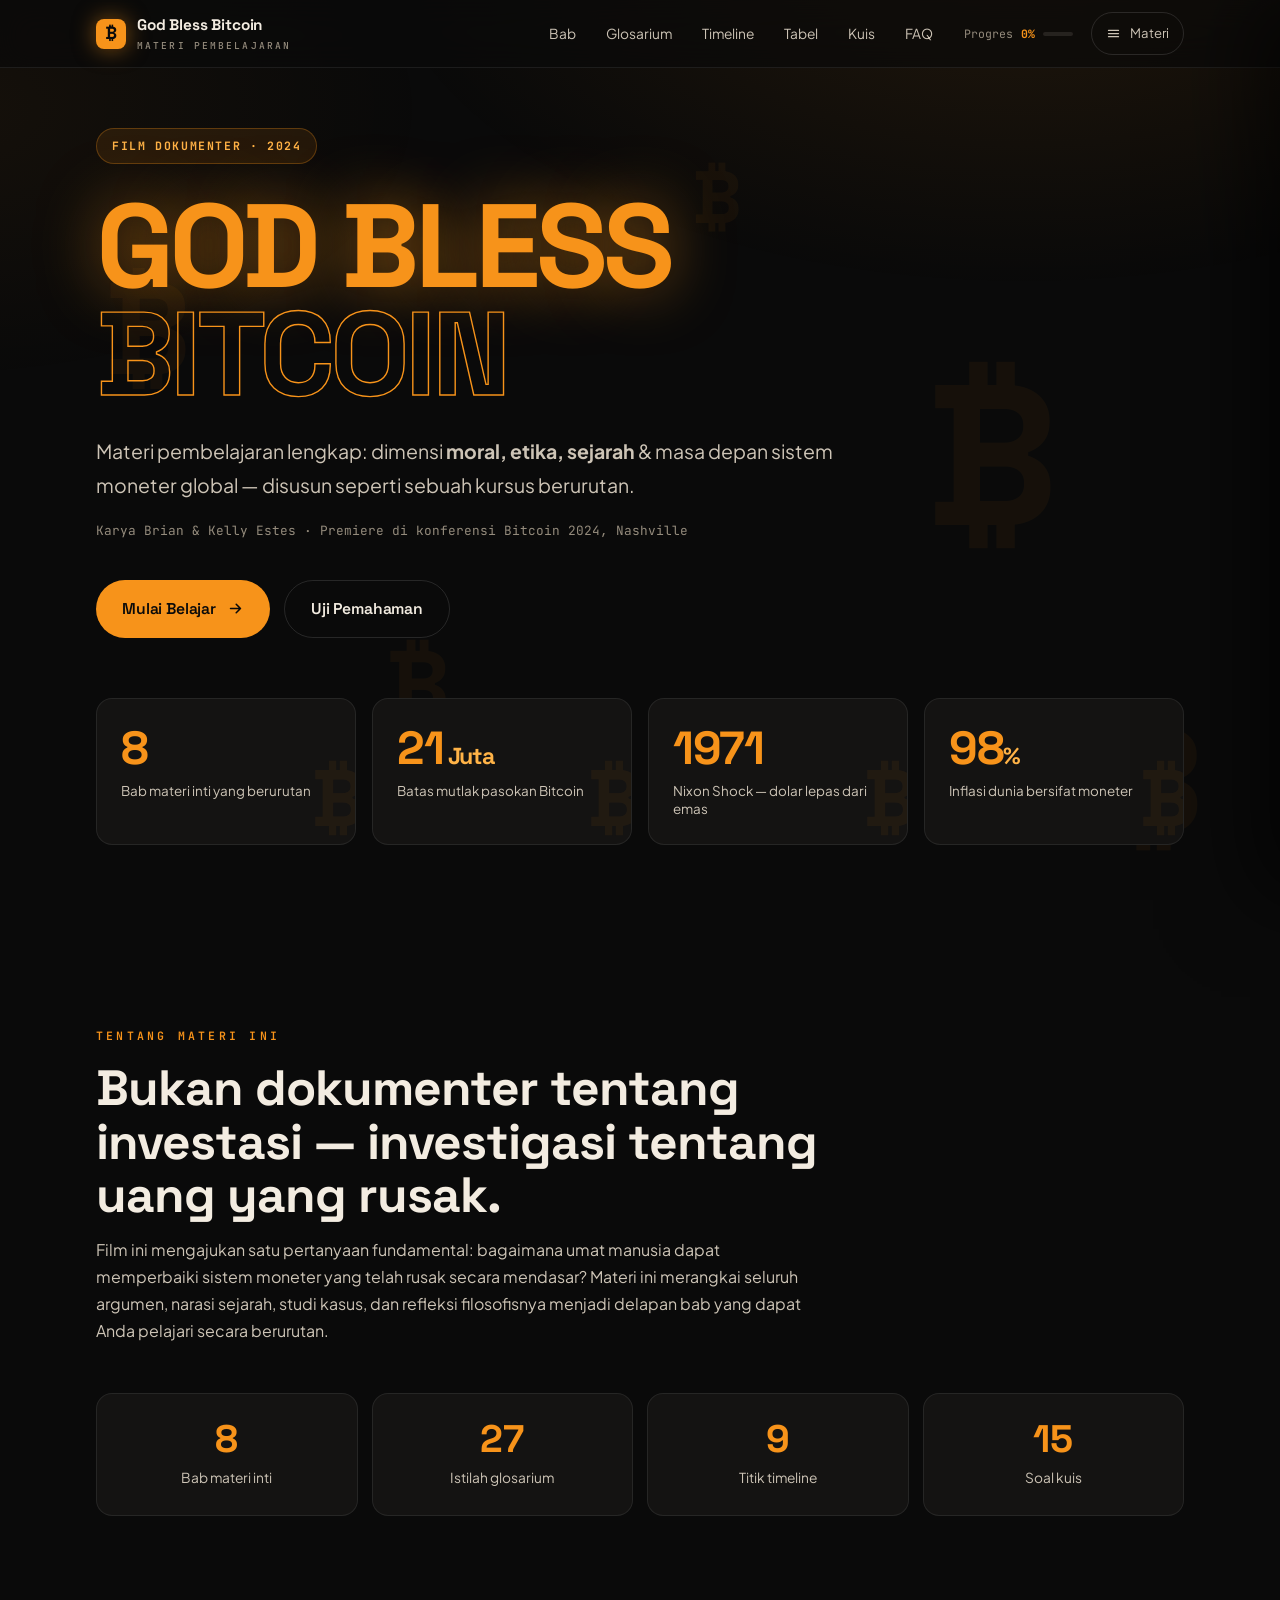
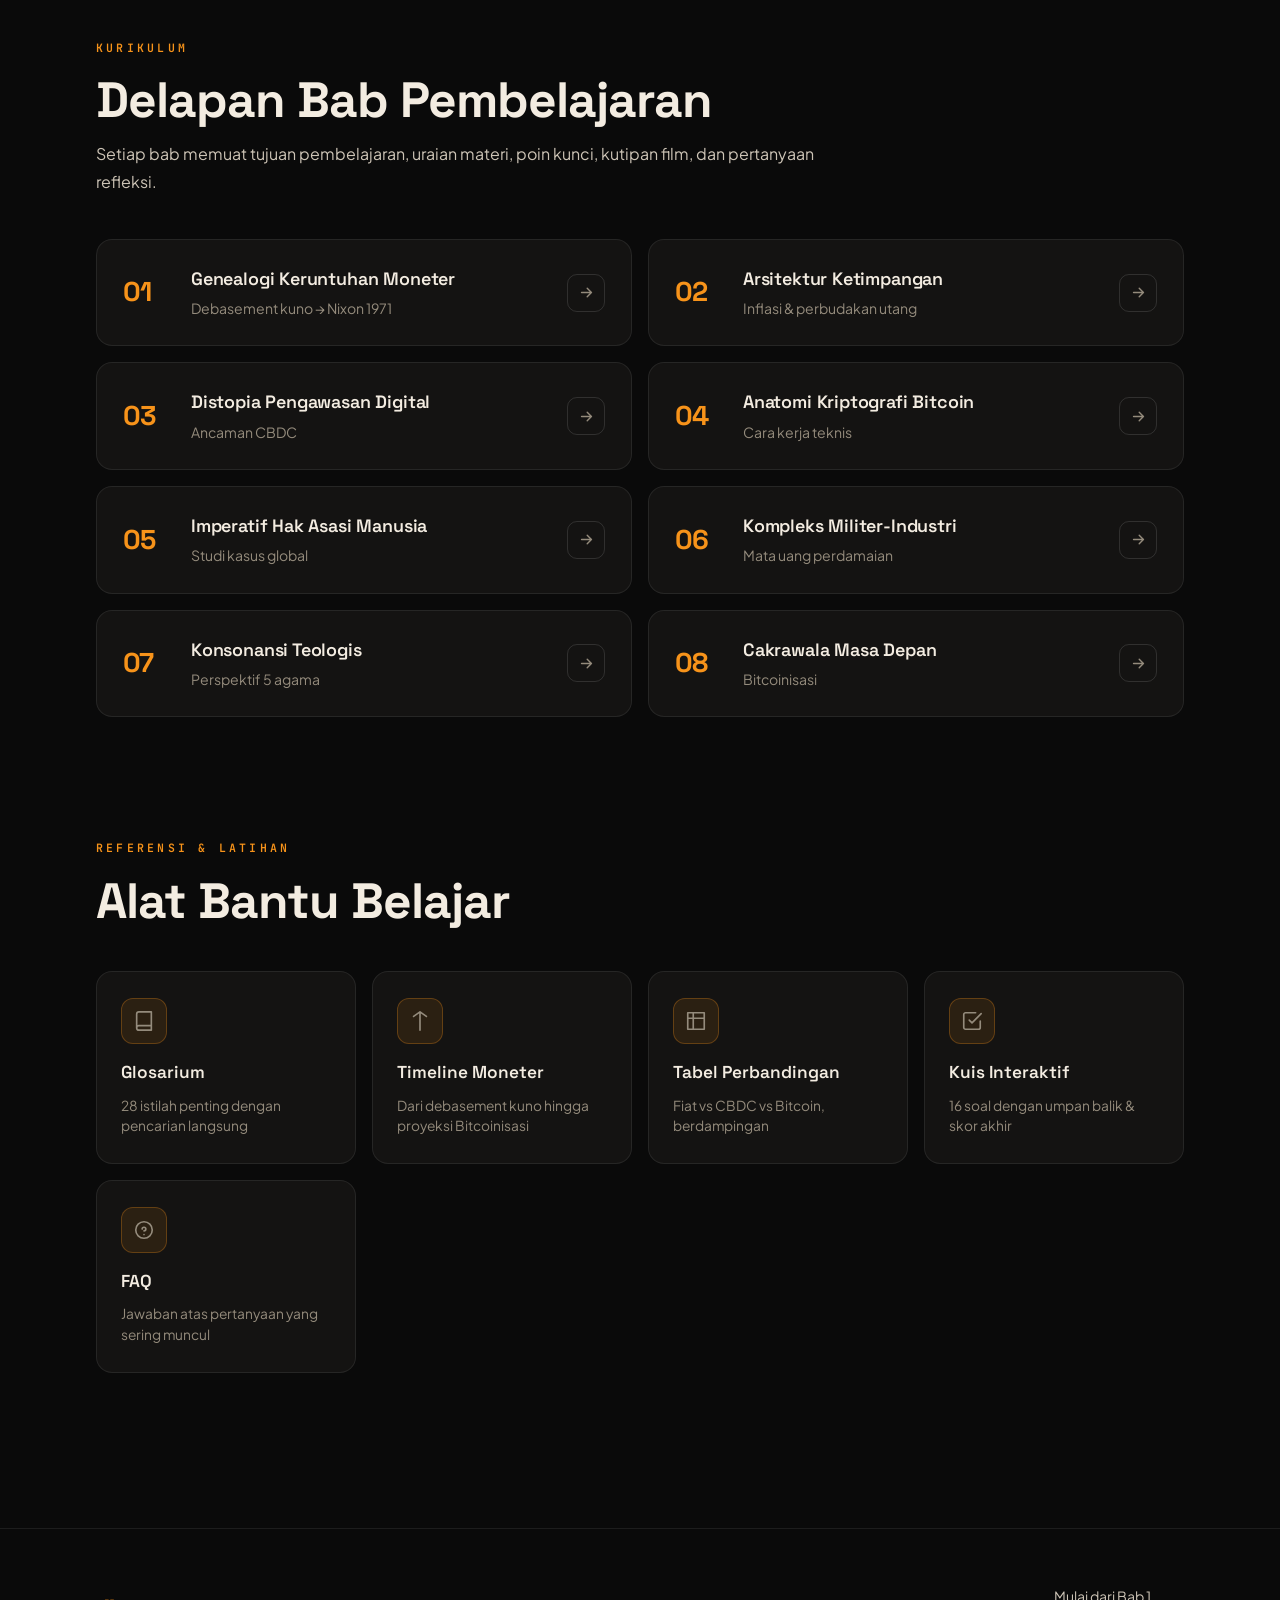
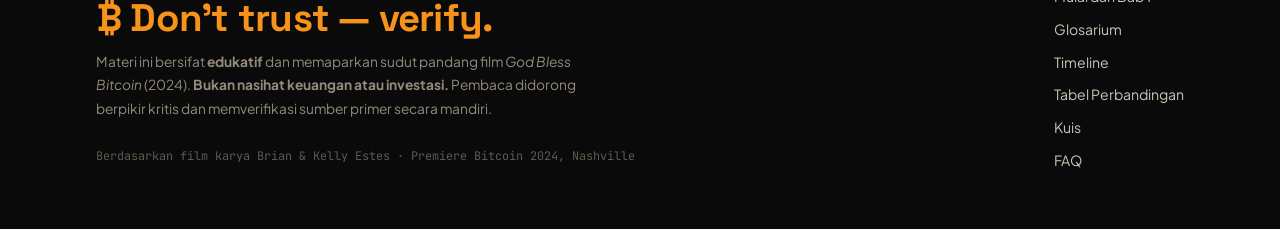
==== commit 62f66ce6: "feat: social preview (Open Graph/Twitter), theme-color, sitemap & robots - Meta Open Graph + Twitter" ====
--- a/index.html
+++ b/index.html
@@ -6,9 +6,27 @@
 <meta name="viewport" content="width=device-width, initial-scale=1.0" />
 <title>God Bless Bitcoin — Materi Pembelajaran Lengkap</title>
 <meta name="description" content="Website pembelajaran interaktif tentang film dokumenter God Bless Bitcoin (2024): sejarah moneter, inflasi, CBDC, cara kerja Bitcoin, HAM, dan masa depan uang." />
+<link rel="canonical" href="https://god-bless-bitcoin.vercel.app/" />
+<meta name="theme-color" content="#0A0A0A" />
+<meta property="og:type" content="website" />
+<meta property="og:site_name" content="God Bless Bitcoin" />
+<meta property="og:locale" content="id_ID" />
+<meta property="og:title" content="God Bless Bitcoin — Materi Pembelajaran Lengkap" />
+<meta property="og:description" content="Materi pembelajaran interaktif film dokumenter God Bless Bitcoin (2024): sejarah moneter, inflasi, CBDC, cara kerja Bitcoin, HAM, dan masa depan uang." />
+<meta property="og:url" content="https://god-bless-bitcoin.vercel.app/" />
+<meta property="og:image" content="https://god-bless-bitcoin.vercel.app/assets/og-image.png" />
+<meta property="og:image:width" content="1200" />
+<meta property="og:image:height" content="630" />
+<meta name="twitter:card" content="summary_large_image" />
+<meta name="twitter:title" content="God Bless Bitcoin — Materi Pembelajaran Lengkap" />
+<meta name="twitter:description" content="Materi pembelajaran interaktif film dokumenter God Bless Bitcoin (2024): sejarah moneter, inflasi, CBDC, Bitcoin, HAM, dan masa depan uang." />
+<meta name="twitter:image" content="https://god-bless-bitcoin.vercel.app/assets/og-image.png" />
 <link rel="preconnect" href="https://fonts.googleapis.com" />
 <link rel="preconnect" href="https://fonts.gstatic.com" crossorigin />
 <link href="https://fonts.googleapis.com/css2?family=Space+Grotesk:wght@400;500;600;700&family=Plus+Jakarta+Sans:ital,wght@0,400;0,500;0,600;0,700;1,400;1,500&family=JetBrains+Mono:wght@400;500;600&display=swap" rel="stylesheet" />
+<link rel="icon" href="assets/favicon.svg" type="image/svg+xml" />
+<link rel="icon" type="image/png" sizes="32x32" href="assets/favicon-32.png" />
+<link rel="apple-touch-icon" href="assets/icon-180.png" />
 <link rel="stylesheet" href="assets/styles.css" />
 <link rel="stylesheet" href="assets/diagrams.css" />
 </head>
--- a/assets/diagrams.css
+++ b/assets/diagrams.css
@@ -196,8 +196,13 @@
 .imgslot image-slot { width: 100%; display: block; }
 .imgslot figcaption { margin-top: 12px; font-family: var(--font-mono); font-size: 0.74rem; color: var(--text-faint); text-align: center; }
 
-/* image-slot base look (dark themed) */
-image-slot { --is-bg: var(--bg-2); border-radius: var(--radius); }
+/* image-slot base look (dark themed).
+   The web component hard-codes a light-bg empty state, but exposes ::part()
+   hooks — style those so the placeholder/ring/frame read on the dark page. */
+image-slot { border-radius: var(--radius); }
+image-slot::part(frame) { background: var(--bg-2); }
+image-slot::part(ring)  { border-color: var(--orange-line); }
+image-slot::part(empty) { color: var(--text-muted); }
 
 /* --------------------------------------------- homepage "what's inside" */
 .inside { display: grid; grid-template-columns: repeat(auto-fit, minmax(160px, 1fr)); gap: 14px; }
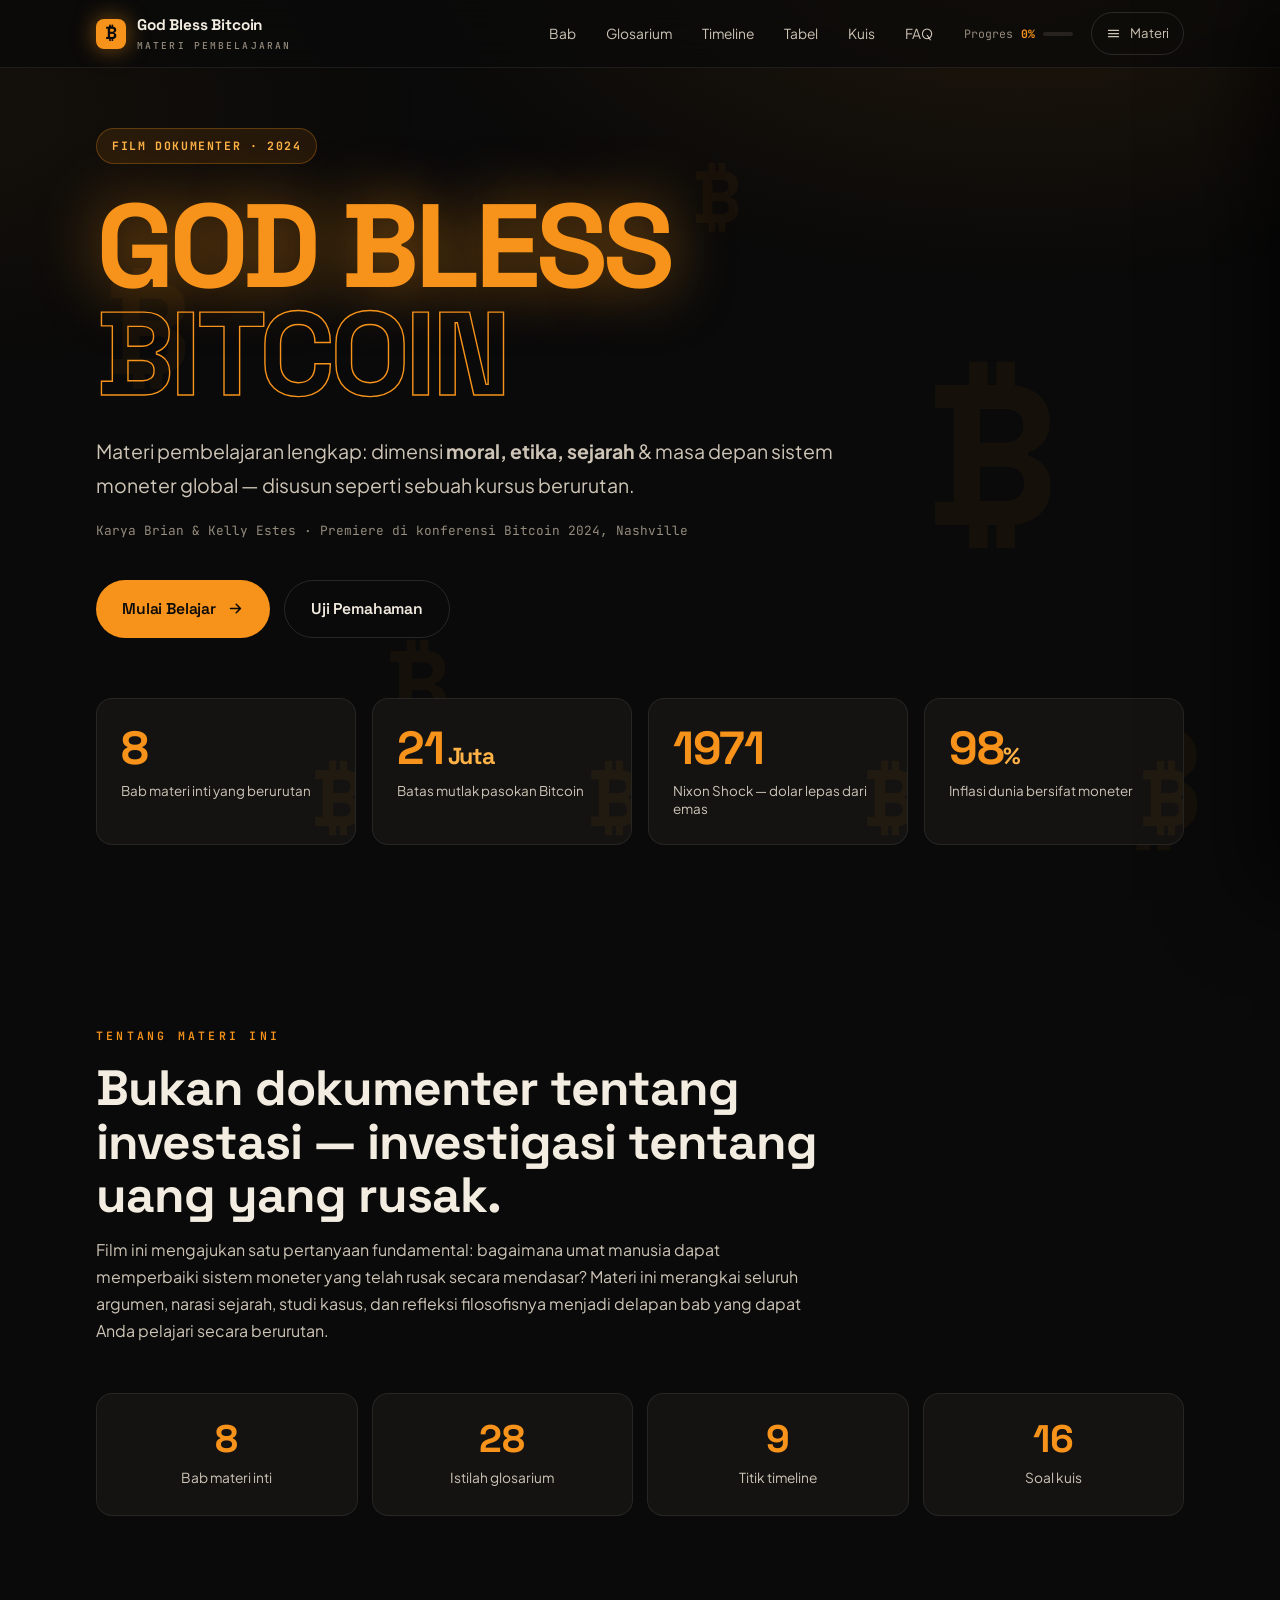
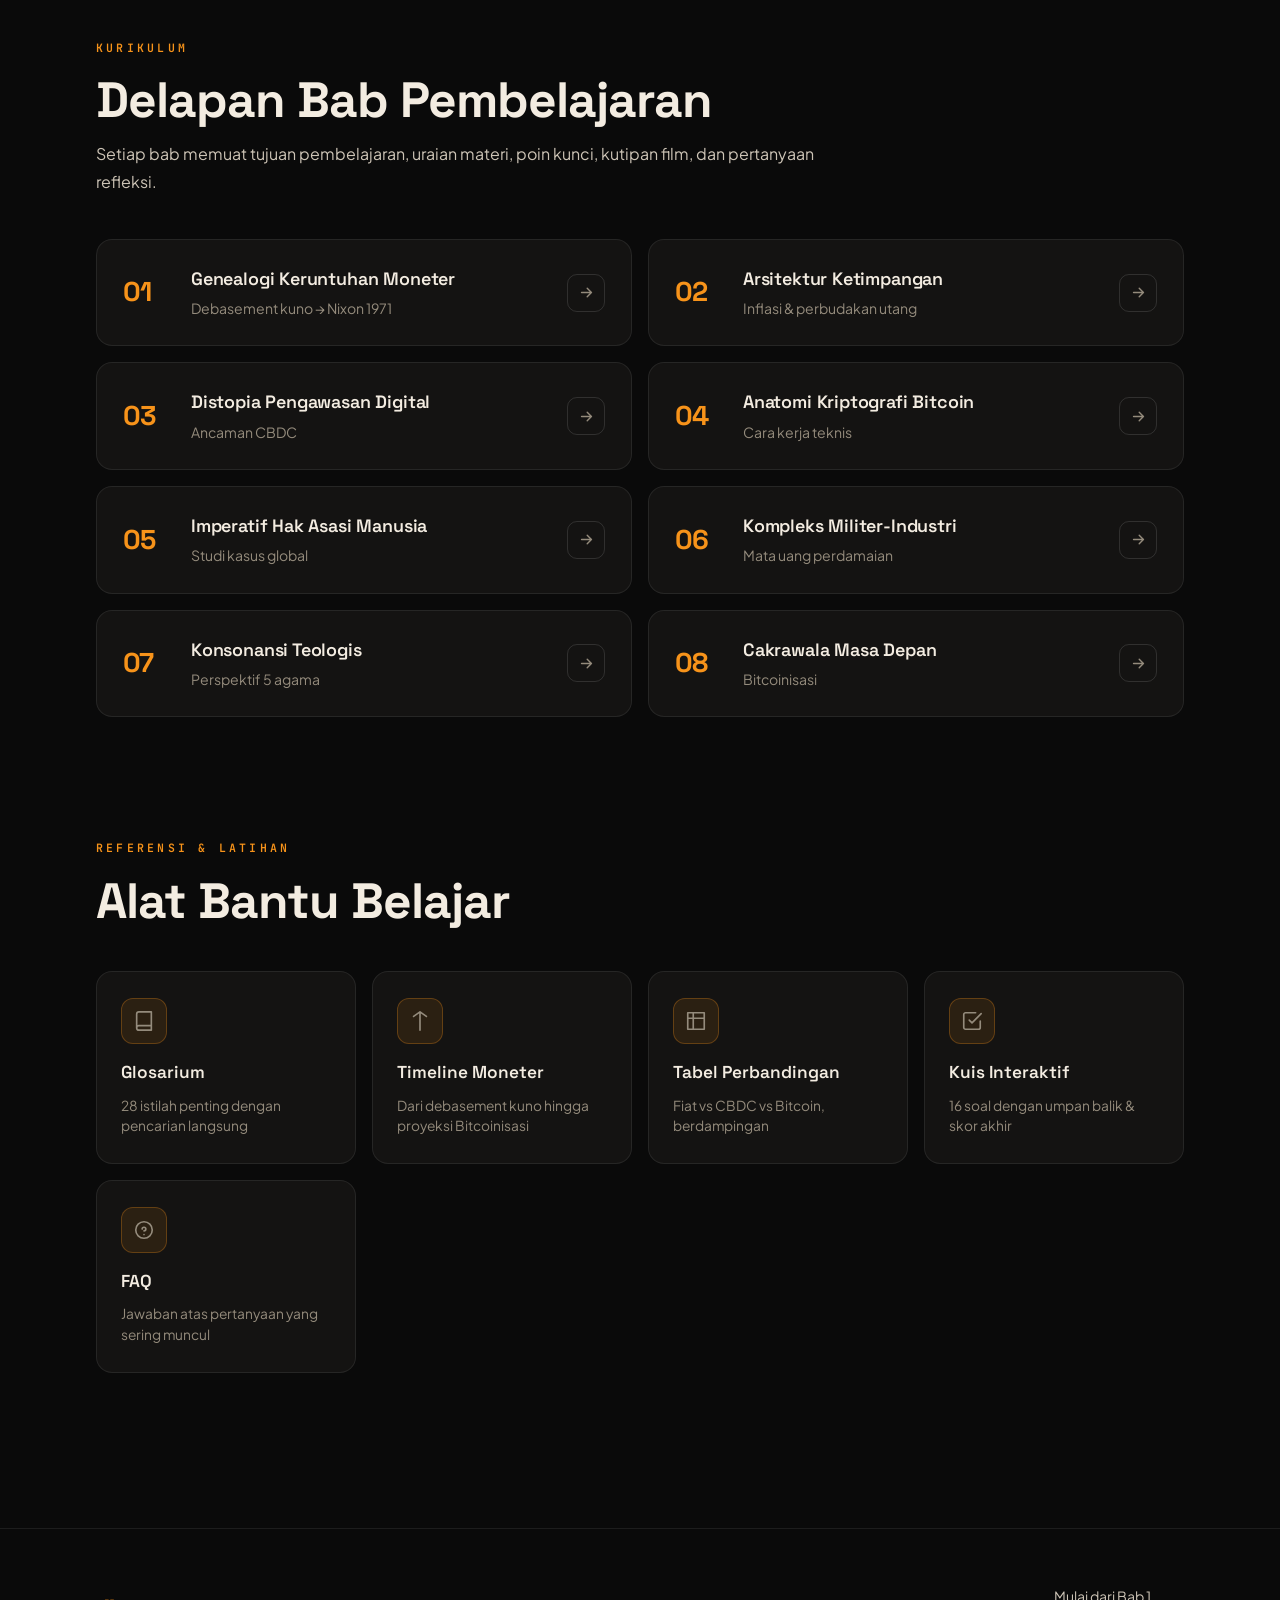
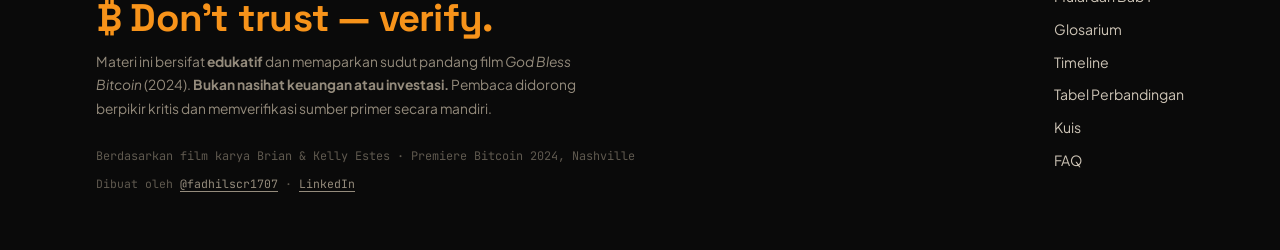
==== commit 7ab17bb0: "fix: rapikan layout callout, icon loker, tambah kredit footer - Perbaiki bug flex pada .c-obj li dan" ====
--- a/index.html
+++ b/index.html
@@ -1,4 +1,4 @@
-<!DOCTYPE html>
+﻿<!DOCTYPE html>
 <html lang="id">
 <head>
 <script>document.documentElement.classList.add('js');</script>
@@ -161,6 +161,7 @@
         Pembaca didorong berpikir kritis dan memverifikasi sumber primer secara mandiri.
       </p>
       <p class="foot__cred">Berdasarkan film karya Brian &amp; Kelly Estes · Premiere Bitcoin 2024, Nashville</p>
+      <p class="foot__made">Dibuat oleh <a href="https://www.instagram.com/fadhilscr1707" target="_blank" rel="noopener noreferrer">@fadhilscr1707</a> &middot; <a href="https://www.linkedin.com/in/fadhilmuhammadhafizd" target="_blank" rel="noopener noreferrer">LinkedIn</a></p>
     </div>
     <nav class="foot__links" aria-label="Tautan kaki">
       <a href="bab-1.html">Mulai dari Bab 1</a>
--- a/assets/styles.css
+++ b/assets/styles.css
@@ -287,16 +287,16 @@
 .c-obj .callout__title { color: var(--orange-bright); }
 .c-obj .ic { background: var(--orange); color: #0A0A0A; }
 .c-obj ol { list-style: none; counter-reset: o; display: grid; gap: 12px; }
-.c-obj li { counter-increment: o; display: flex; gap: 14px; color: var(--text-soft); }
-.c-obj li::before { content: counter(o); font-family: var(--font-mono); font-size: 0.78rem; font-weight: 600; color: var(--orange); border: 1px solid var(--orange-line); border-radius: 7px; width: 26px; height: 26px; display: grid; place-items: center; flex: none; }
+.c-obj li { counter-increment: o; position: relative; padding-left: 40px; color: var(--text-soft); line-height: 1.7; }
+.c-obj li::before { content: counter(o); font-family: var(--font-mono); font-size: 0.78rem; font-weight: 600; color: var(--orange); border: 1px solid var(--orange-line); border-radius: 7px; width: 26px; height: 26px; display: grid; place-items: center; position: absolute; left: 0; top: 0.1em; }
 
 /* key points — dark accent */
 .c-key { background: var(--bg-2); border: 1px solid var(--line-2); }
 .c-key .callout__title { color: var(--orange); }
 .c-key .ic { background: var(--orange-dark); color: #0A0A0A; }
 .c-key ul { list-style: none; display: grid; gap: 13px; }
-.c-key li { display: flex; gap: 13px; color: var(--text-soft); }
-.c-key li::before { content: "▸"; color: var(--orange); font-size: 1.05rem; line-height: 1.5; flex: none; }
+.c-key li { position: relative; padding-left: 20px; color: var(--text-soft); }
+.c-key li::before { content: "▸"; color: var(--orange); font-size: 1.05rem; line-height: 1.7; position: absolute; left: 0; top: 0; }
 .c-key li b, .c-key li strong { color: var(--text); }
 
 /* quote block */
@@ -476,6 +476,9 @@
 .foot__tag { font-family: var(--font-display); font-weight: 700; font-size: clamp(1.4rem, 4vw, 2.4rem); color: var(--orange); letter-spacing: -0.02em; }
 .foot__disc { max-width: 52ch; font-size: 0.86rem; color: var(--text-muted); }
 .foot__cred { font-family: var(--font-mono); font-size: 0.74rem; color: var(--text-faint); margin-top: 26px; }
+.foot__made { font-family: var(--font-mono); font-size: 0.72rem; color: var(--text-faint); margin-top: 8px; }
+.foot__made a { color: var(--text-muted); text-decoration: underline; text-underline-offset: 3px; transition: color 0.2s; }
+.foot__made a:hover { color: var(--orange); }
 .foot__links { display: flex; flex-direction: column; gap: 9px; }
 .foot__links a { font-size: 0.88rem; color: var(--text-soft); }
 .foot__links a:hover { color: var(--orange); }
--- a/assets/diagrams.css
+++ b/assets/diagrams.css
@@ -122,7 +122,7 @@
 .locker { display: grid; grid-template-columns: 1fr 1fr; gap: 16px; }
 .lock { background: var(--bg-1); border: 1px solid var(--line); border-radius: var(--radius); padding: 26px 24px; }
 .lock.priv { border-color: var(--orange-line); }
-.lock__top { display: flex; align-items: center; gap: 12px; margin-bottom: 14px; }
+.lock__top { display: flex; align-items: flex-start; gap: 12px; margin-bottom: 14px; }
 .lock__ic { width: 42px; height: 42px; border-radius: 11px; display: grid; place-items: center; background: var(--bg-3); color: var(--orange); flex: none; }
 .lock.priv .lock__ic { background: var(--orange); color: #0a0a0a; }
 .lock__ic svg { width: 21px; height: 21px; }
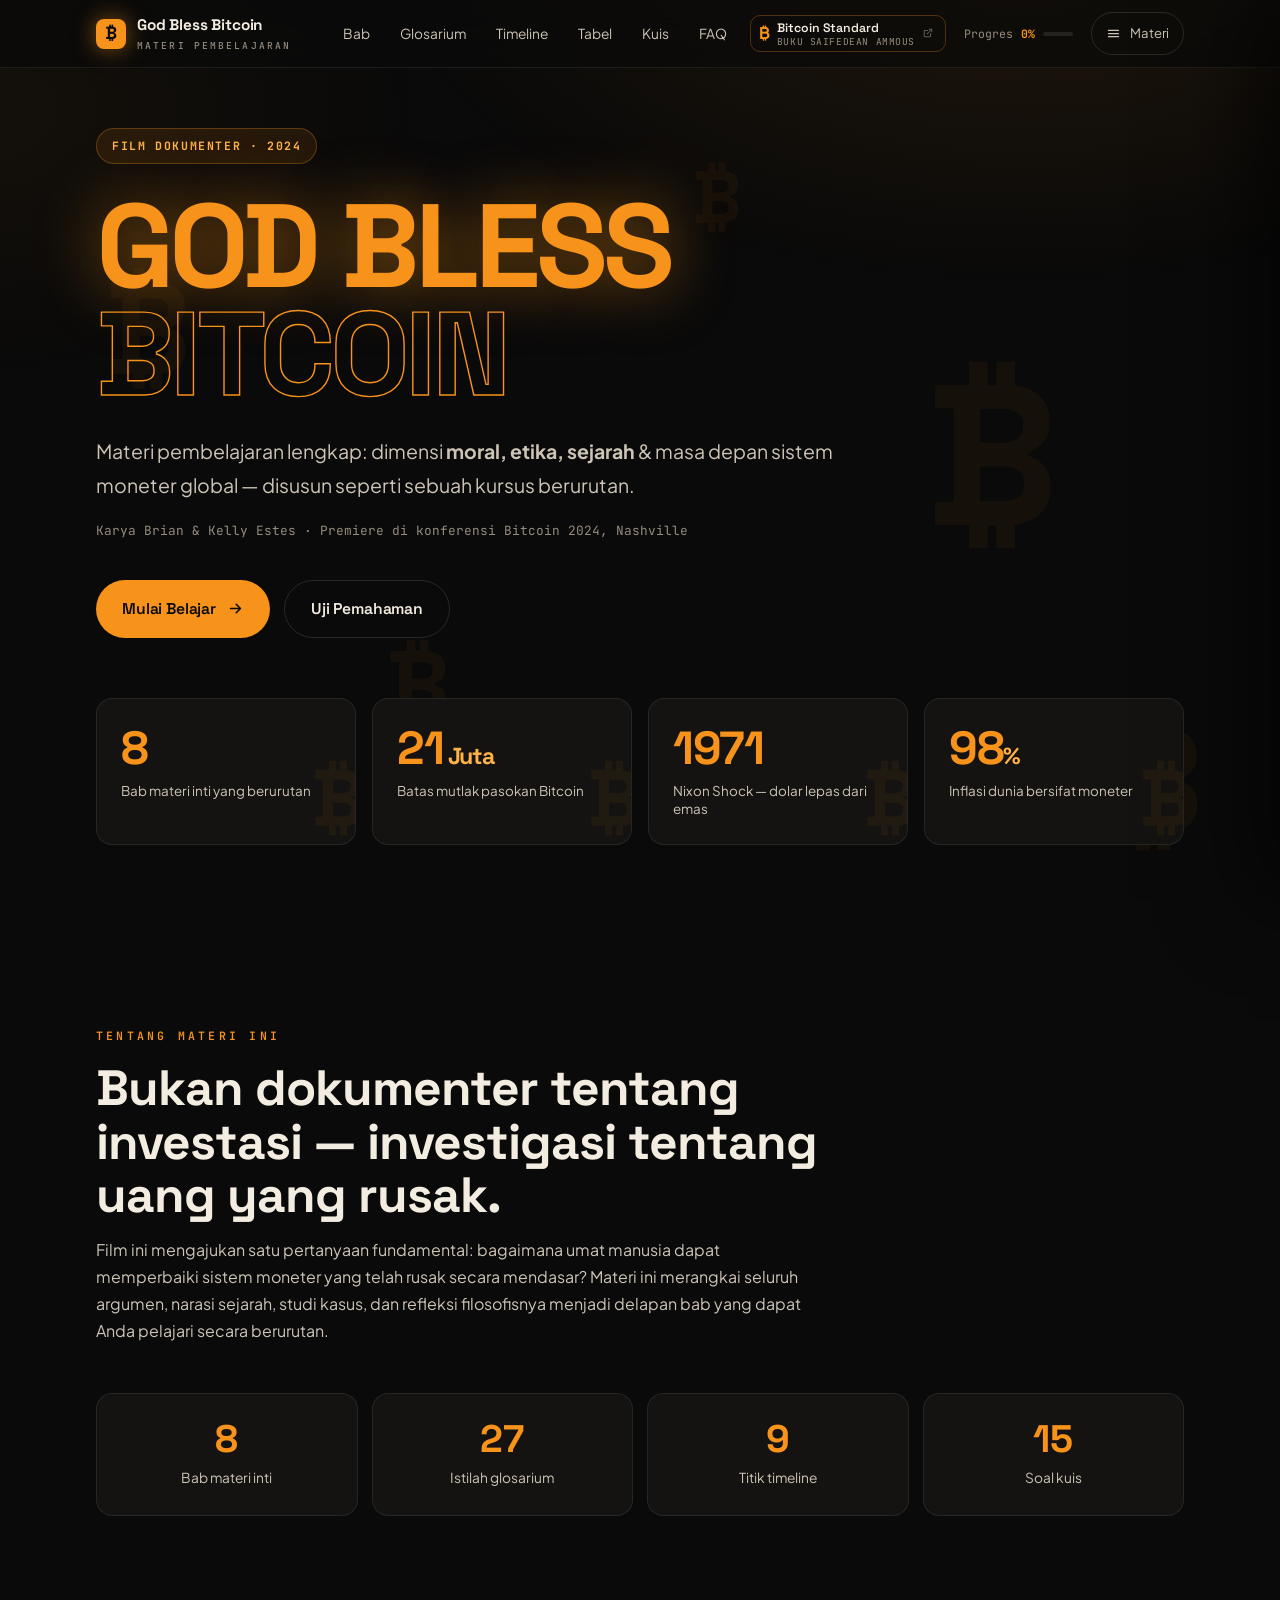
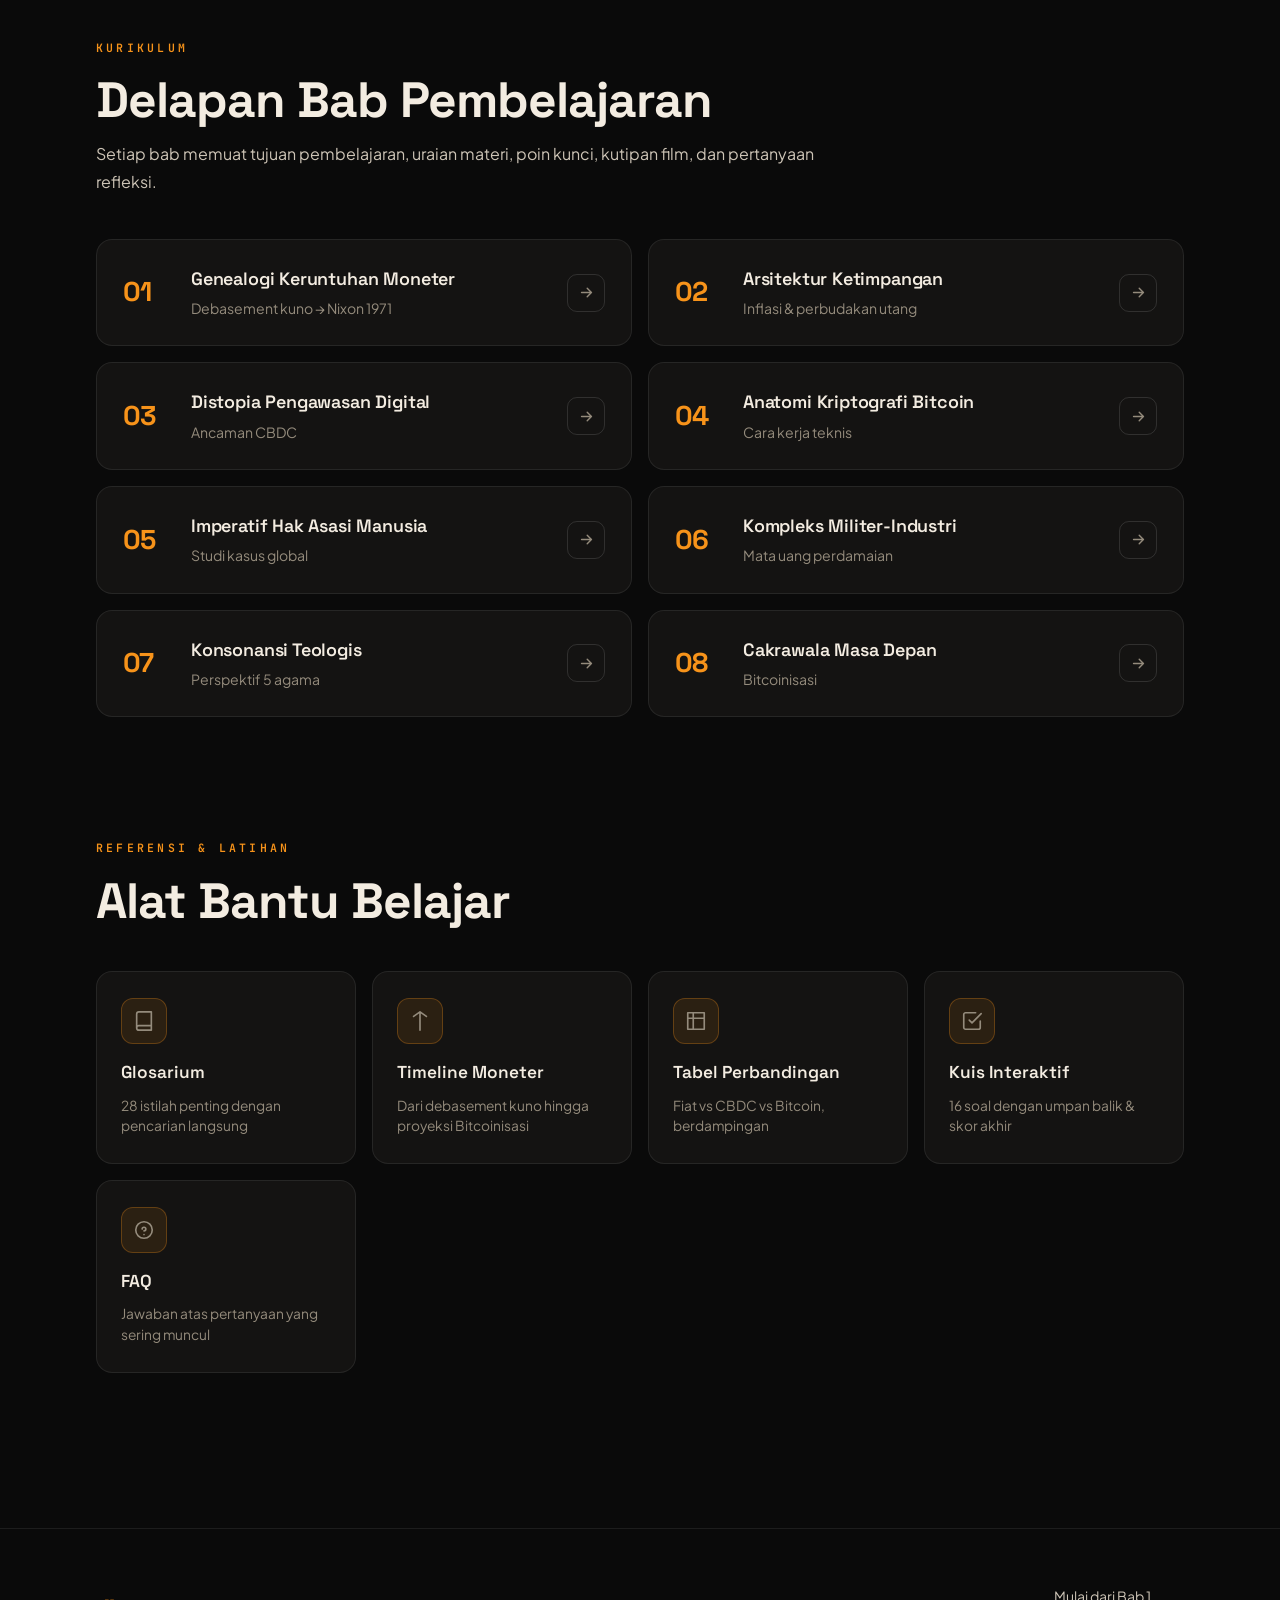
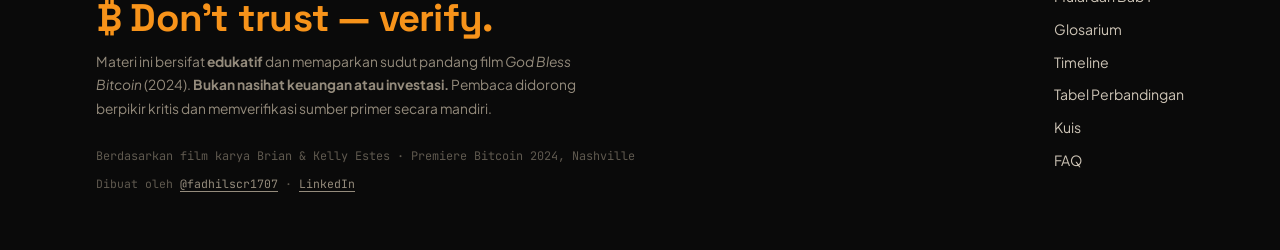
==== commit 4b3e43a0: "feat: tambah penghubung ke The Bitcoin Standard di navbar & drawer - Semua 14 halaman: nav pill oran" ====
--- a/index.html
+++ b/index.html
@@ -48,6 +48,7 @@
       <a class="nav__link" href="tabel.html">Tabel</a>
       <a class="nav__link" href="kuis.html">Kuis</a>
       <a class="nav__link" href="faq.html">FAQ</a>
+      <a class="nav__xlink" href="https://bitcoin-standard-one.vercel.app" target="_blank" rel="noopener noreferrer"><span class="nav__xl-ico">&#x20BF;</span><span><span class="nav__xl-name">Bitcoin Standard</span><span class="nav__xl-sub">Buku Saifedean Ammous</span></span><svg class="nav__xl-ext" viewBox="0 0 24 24" width="10" height="10" fill="none" stroke="currentColor" stroke-width="2.5" stroke-linecap="round" stroke-linejoin="round"><path d="M18 13v6a2 2 0 01-2 2H5a2 2 0 01-2-2V8a2 2 0 012-2h6M15 3h6v6M10 14L21 3"/></svg></a>
     </nav>
     <span class="nav__progress">Progres <b>0%</b><span class="nav__dot"><i></i></span></span>
     <button class="menu-btn" data-open-menu aria-label="Buka daftar materi">
--- a/assets/styles.css
+++ b/assets/styles.css
@@ -140,6 +140,13 @@
 }
 .nav__link:hover { color: var(--text); background: rgba(255,255,255,0.05); }
 .nav__link.is-active { color: var(--orange); }
+/* cross-site nav pill */
+.nav__xlink { display: flex; align-items: center; gap: 7px; padding: 5px 12px 5px 8px; margin-left: 6px; border: 1px solid var(--orange-line); border-radius: 10px; text-decoration: none; transition: border-color .2s, background .2s; white-space: nowrap; }
+.nav__xlink:hover { border-color: var(--orange); background: var(--orange-tint); }
+.nav__xl-ico { font-size: 1rem; font-weight: 700; color: var(--orange); line-height: 1; flex: none; }
+.nav__xl-name { display: block; font-family: var(--font-display); font-size: 0.77rem; font-weight: 600; color: var(--text); line-height: 1.25; }
+.nav__xl-sub { display: block; font-family: var(--font-mono); font-size: 0.6rem; color: var(--text-muted); text-transform: uppercase; letter-spacing: 0.06em; line-height: 1; margin-top: 1px; }
+.nav__xl-ext { flex: none; color: var(--text-faint); margin-left: 1px; }
 .nav__progress { font-family: var(--font-mono); font-size: 0.72rem; color: var(--text-muted); display: flex; align-items: center; gap: 8px; }
 .nav__progress b { color: var(--orange); }
 .nav__dot { width: 30px; height: 4px; border-radius: 9px; background: #26231f; overflow: hidden; }
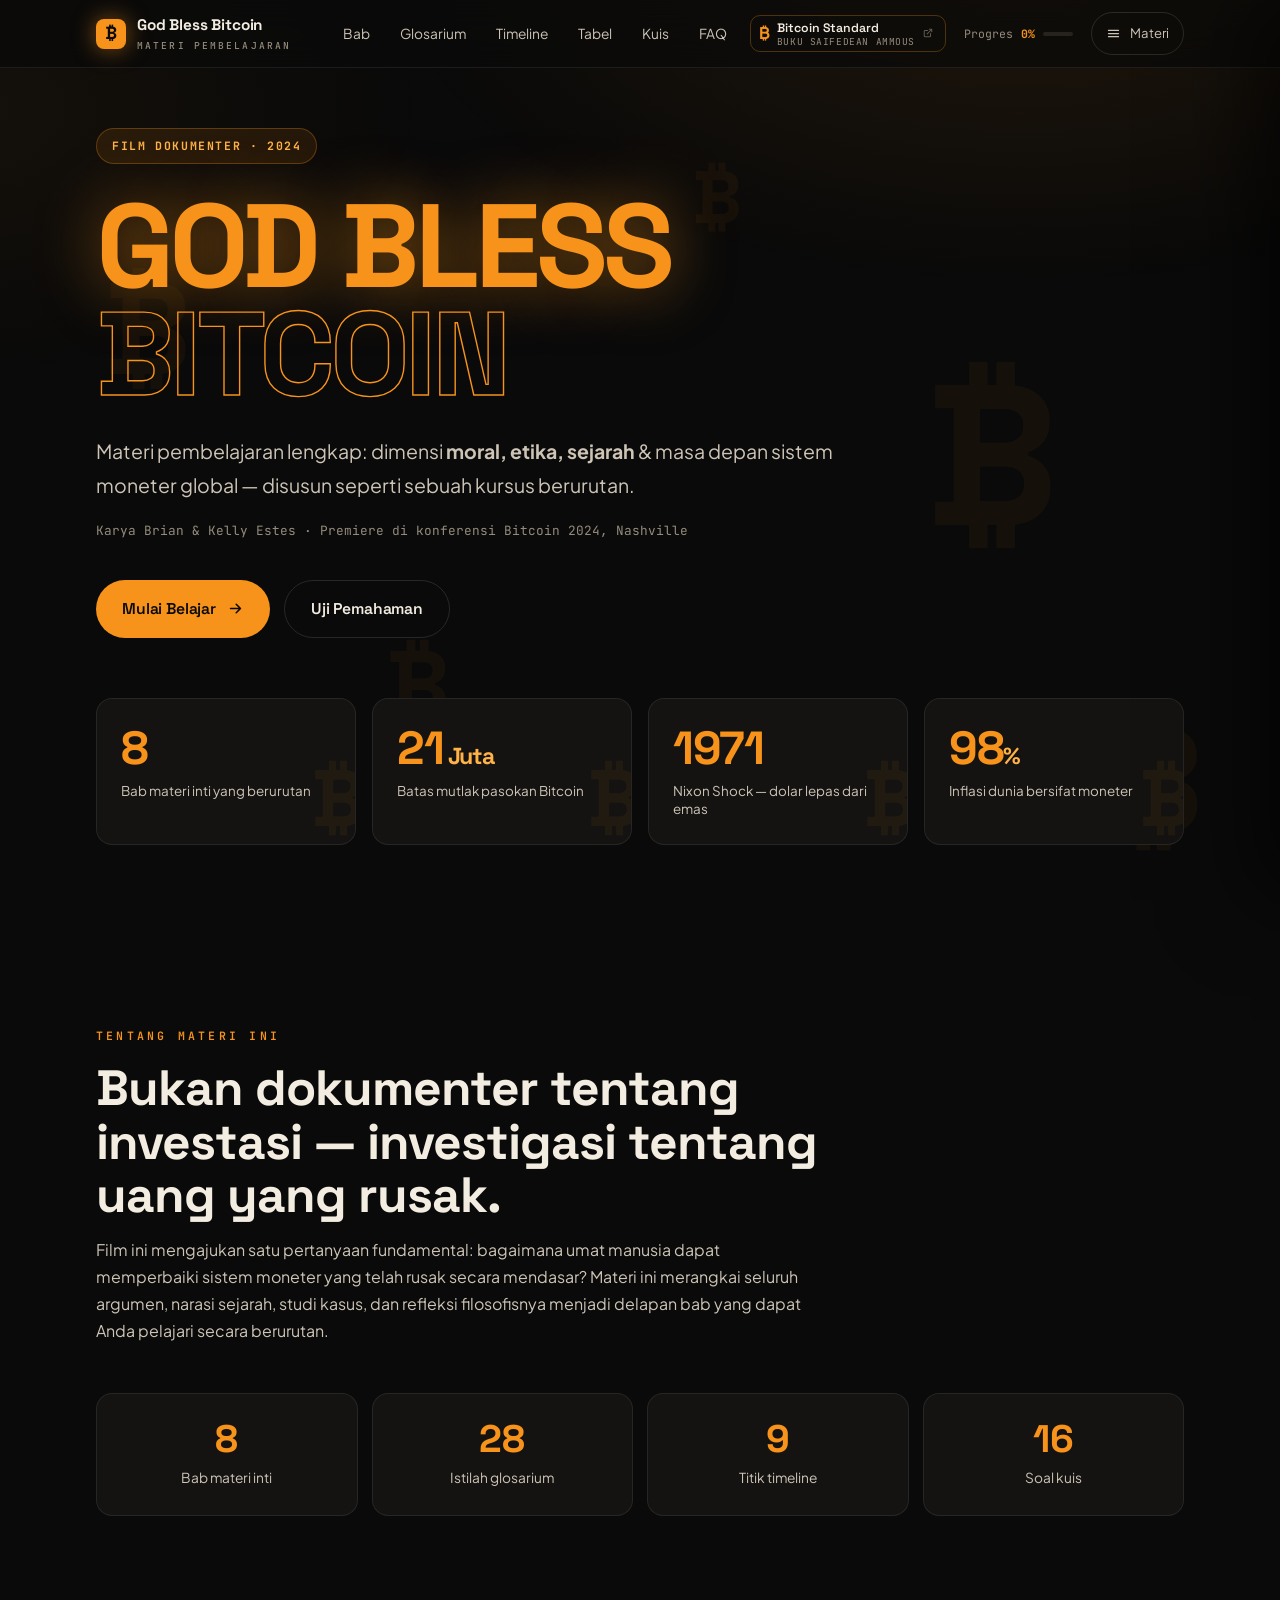
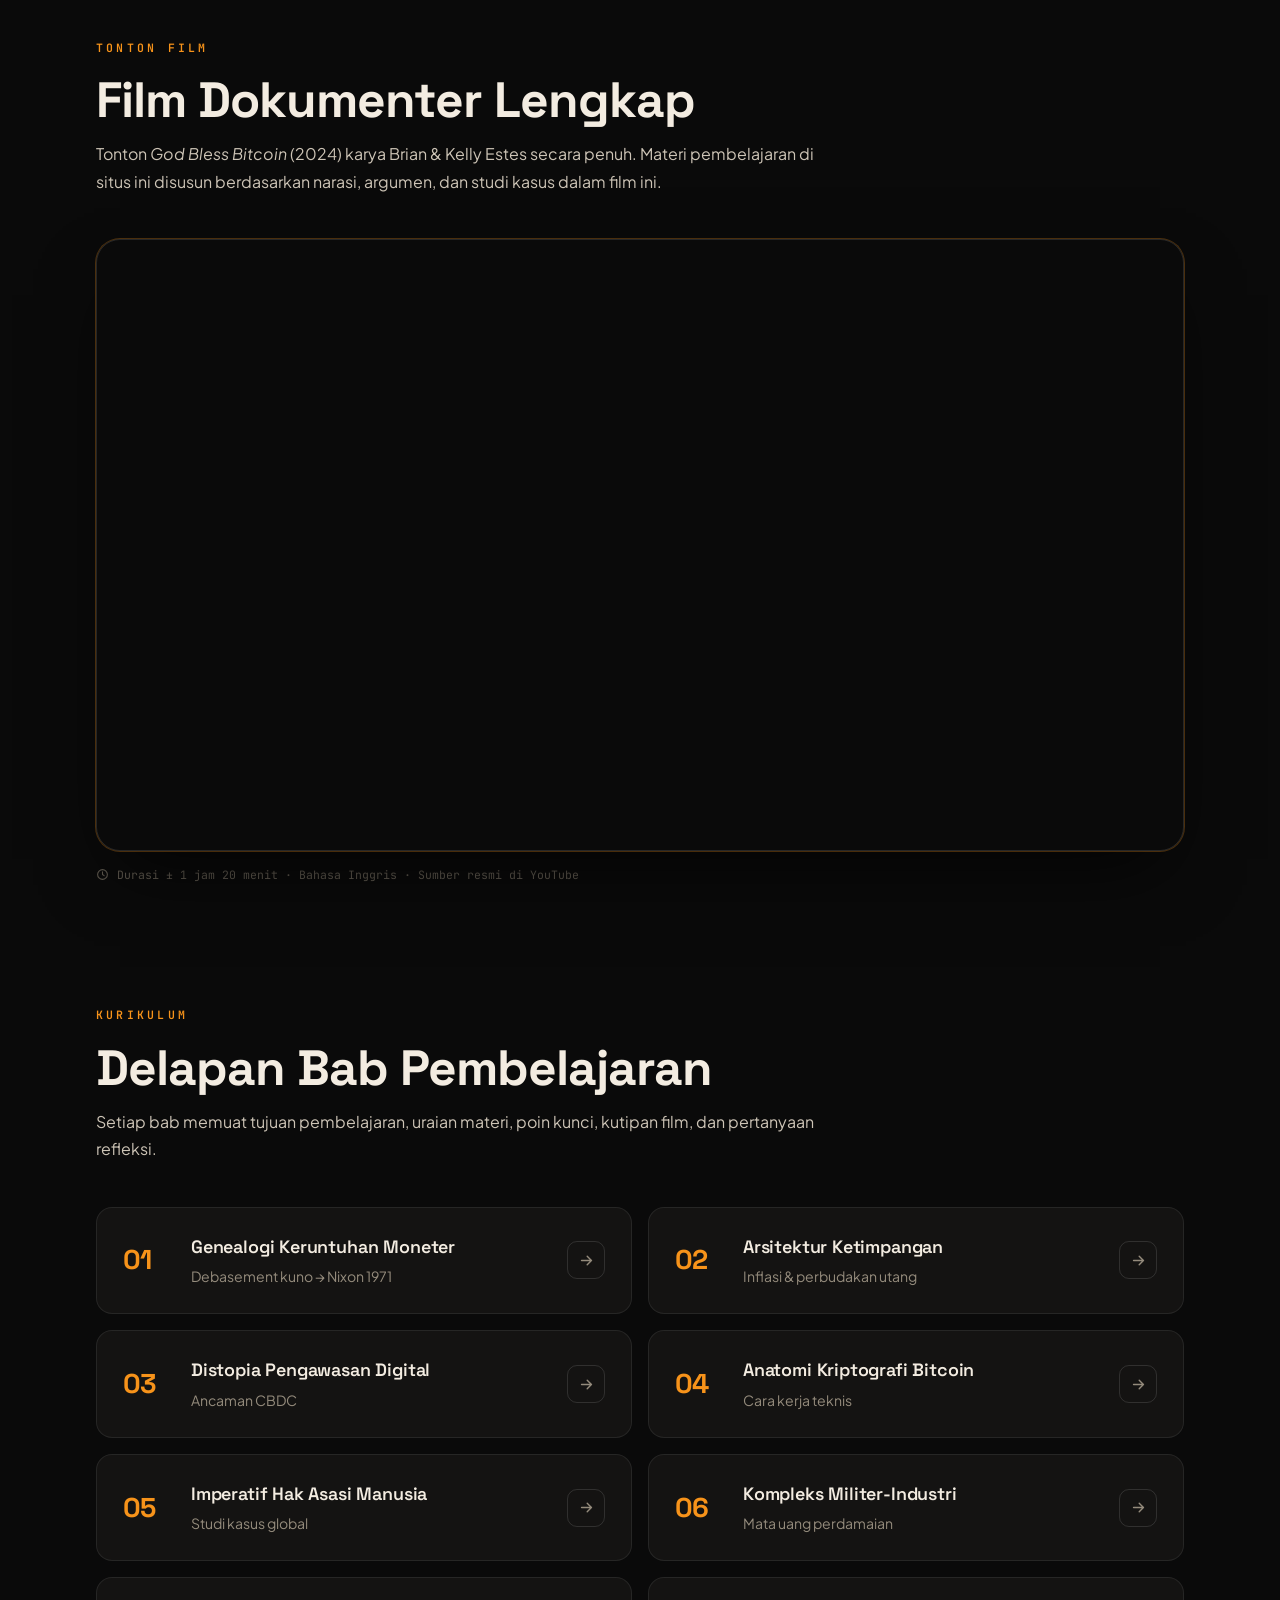
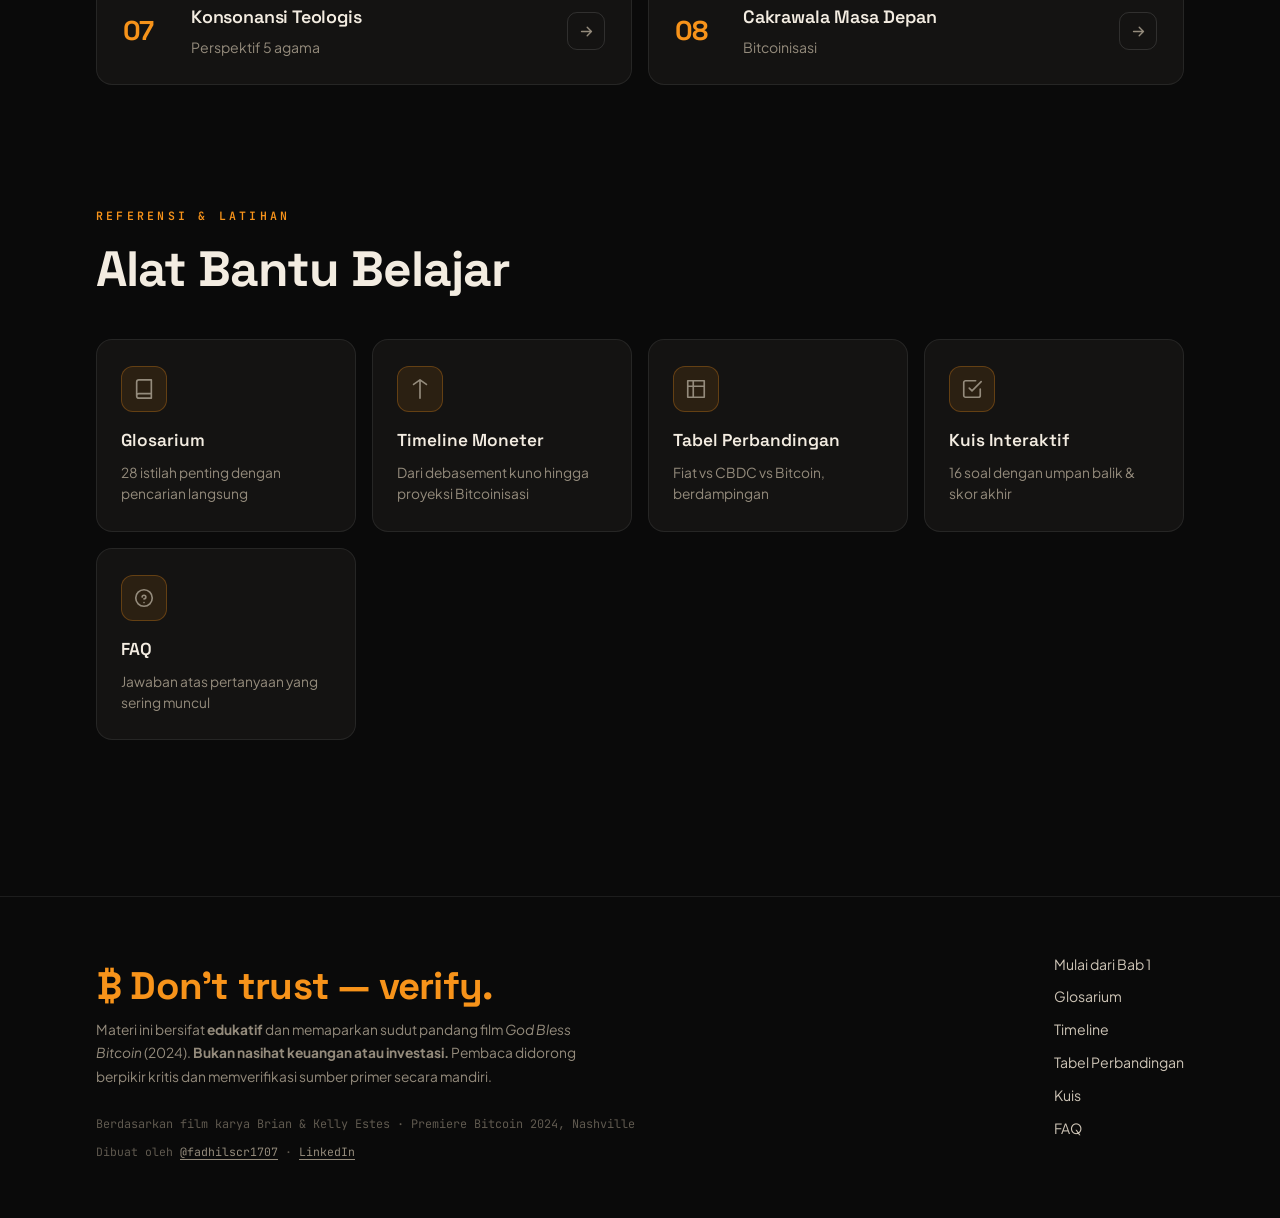
==== commit 68bf581f: "feat: tambah embed film God Bless Bitcoin (YouTube) di beranda - Section baru 'Tonton Film' di index" ====
--- a/index.html
+++ b/index.html
@@ -126,6 +126,32 @@
     </div>
   </section>
 
+  <!-- ====================== TONTON FILM ====================== -->
+  <section class="section" style="padding-top:0">
+    <div class="wrap">
+      <div class="section-head read" data-reveal>
+        <span class="eyebrow">Tonton Film</span>
+        <h2 style="margin-top:14px">Film Dokumenter Lengkap</h2>
+        <p>Tonton <em>God Bless Bitcoin</em> (2024) karya Brian &amp; Kelly Estes secara penuh. Materi pembelajaran di situs ini disusun berdasarkan narasi, argumen, dan studi kasus dalam film ini.</p>
+      </div>
+      <div class="yt-embed" data-reveal>
+        <div class="yt-wrap">
+          <iframe
+            src="https://www.youtube.com/embed/b4xuRZYLpgk?rel=0"
+            title="God Bless Bitcoin — Full Documentary (2024) | Brian &amp; Kelly Estes"
+            allow="accelerometer; autoplay; clipboard-write; encrypted-media; gyroscope; picture-in-picture; web-share"
+            allowfullscreen
+            loading="lazy"
+          ></iframe>
+        </div>
+        <p class="yt-note">
+          <svg viewBox="0 0 24 24" width="13" height="13" fill="none" stroke="currentColor" stroke-width="2" stroke-linecap="round" stroke-linejoin="round"><circle cx="12" cy="12" r="9"/><path d="M12 7v5l3 2"/></svg>
+          Durasi ± 1 jam 20 menit · Bahasa Inggris · Sumber resmi di YouTube
+        </p>
+      </div>
+    </div>
+  </section>
+
   <!-- ====================== DAFTAR BAB (KURIKULUM) ====================== -->
   <section class="section" style="padding-top:0">
     <div class="wrap">
--- a/assets/styles.css
+++ b/assets/styles.css
@@ -490,6 +490,18 @@
 .foot__links a { font-size: 0.88rem; color: var(--text-soft); }
 .foot__links a:hover { color: var(--orange); }
 
+/* ============================================================ YOUTUBE EMBED */
+.yt-embed { margin-top: 36px; }
+.yt-wrap {
+  position: relative; width: 100%; aspect-ratio: 16 / 9;
+  border-radius: var(--radius-lg); overflow: hidden;
+  border: 1px solid var(--line-2);
+  box-shadow: 0 0 0 1px var(--orange-line), 0 32px 72px -24px rgba(0,0,0,0.8);
+}
+.yt-wrap iframe { position: absolute; inset: 0; width: 100%; height: 100%; border: none; }
+.yt-note { display: flex; align-items: center; gap: 8px; margin-top: 14px; font-family: var(--font-mono); font-size: 0.72rem; color: var(--text-faint); }
+.yt-note svg { flex: none; }
+
 /* floating ₿ glyph motion */
 @keyframes floatY {
   0%, 100% { transform: translateY(0) rotate(0deg); }
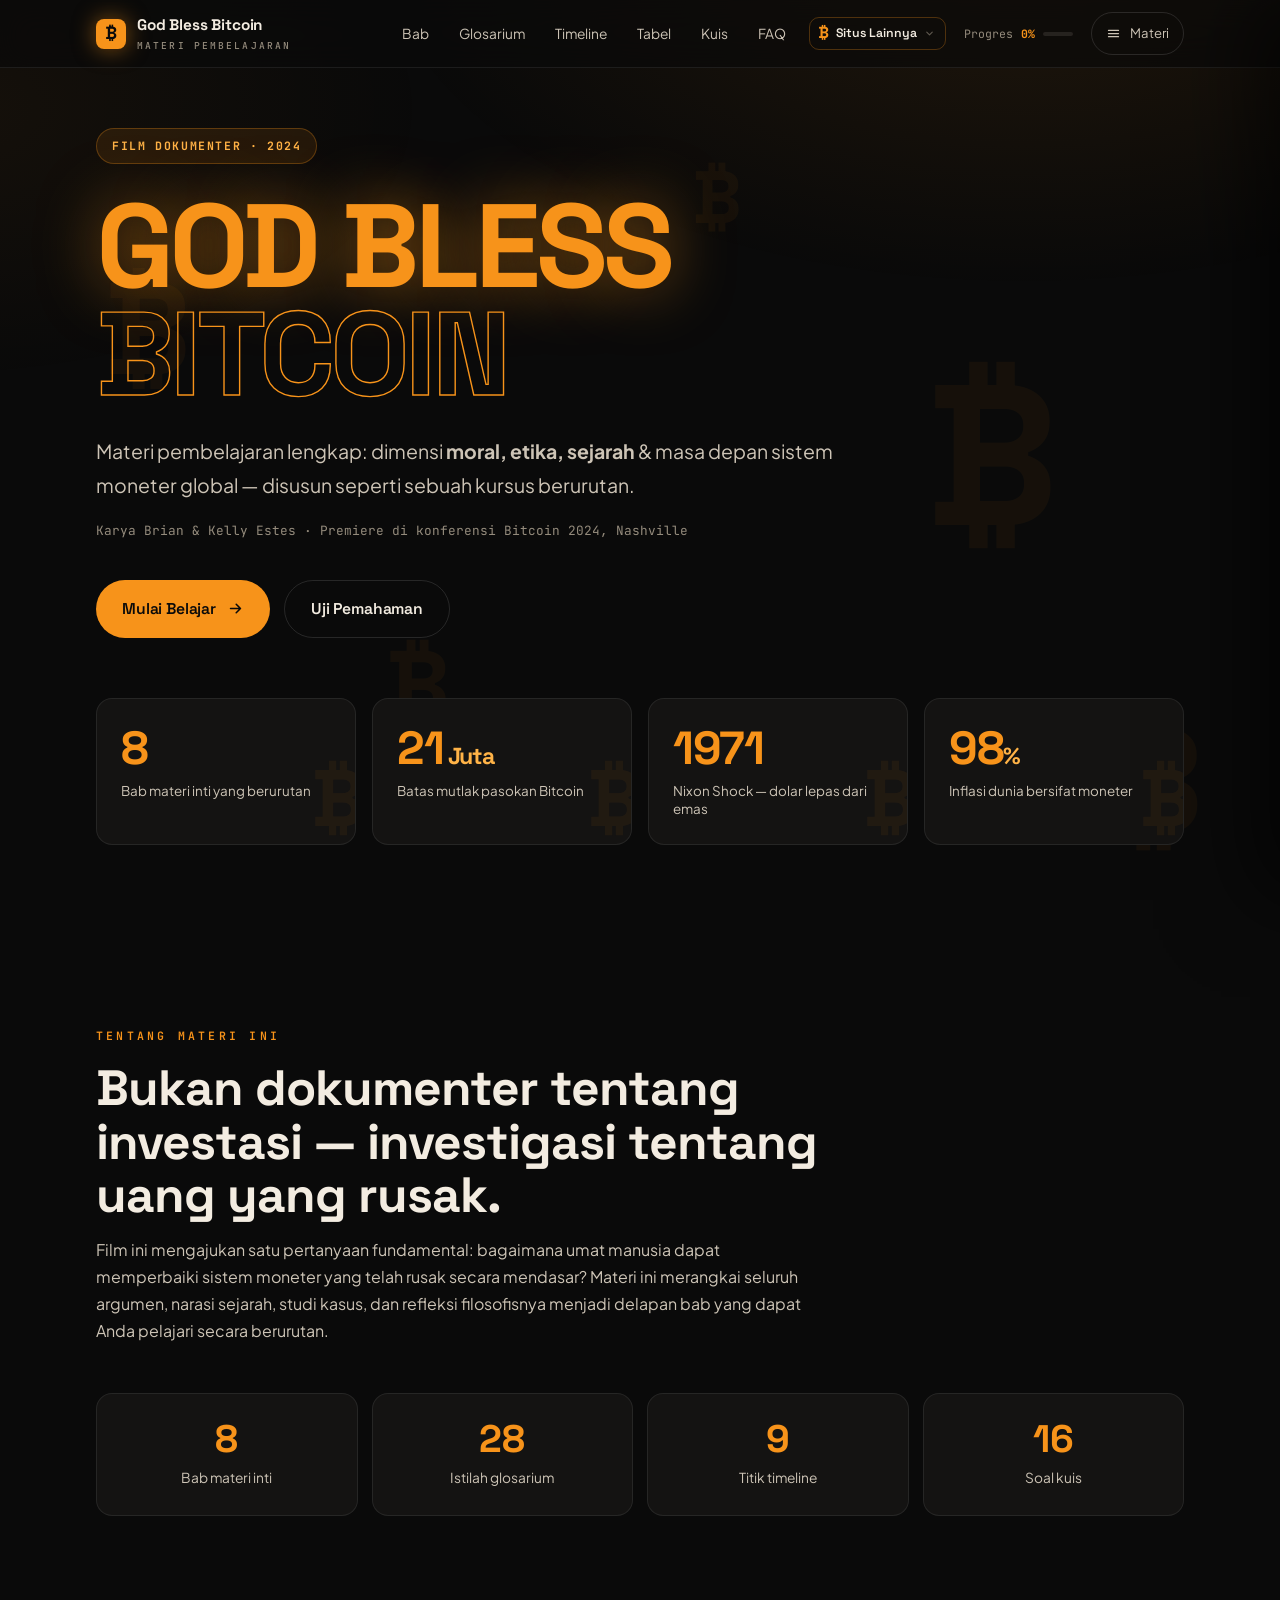
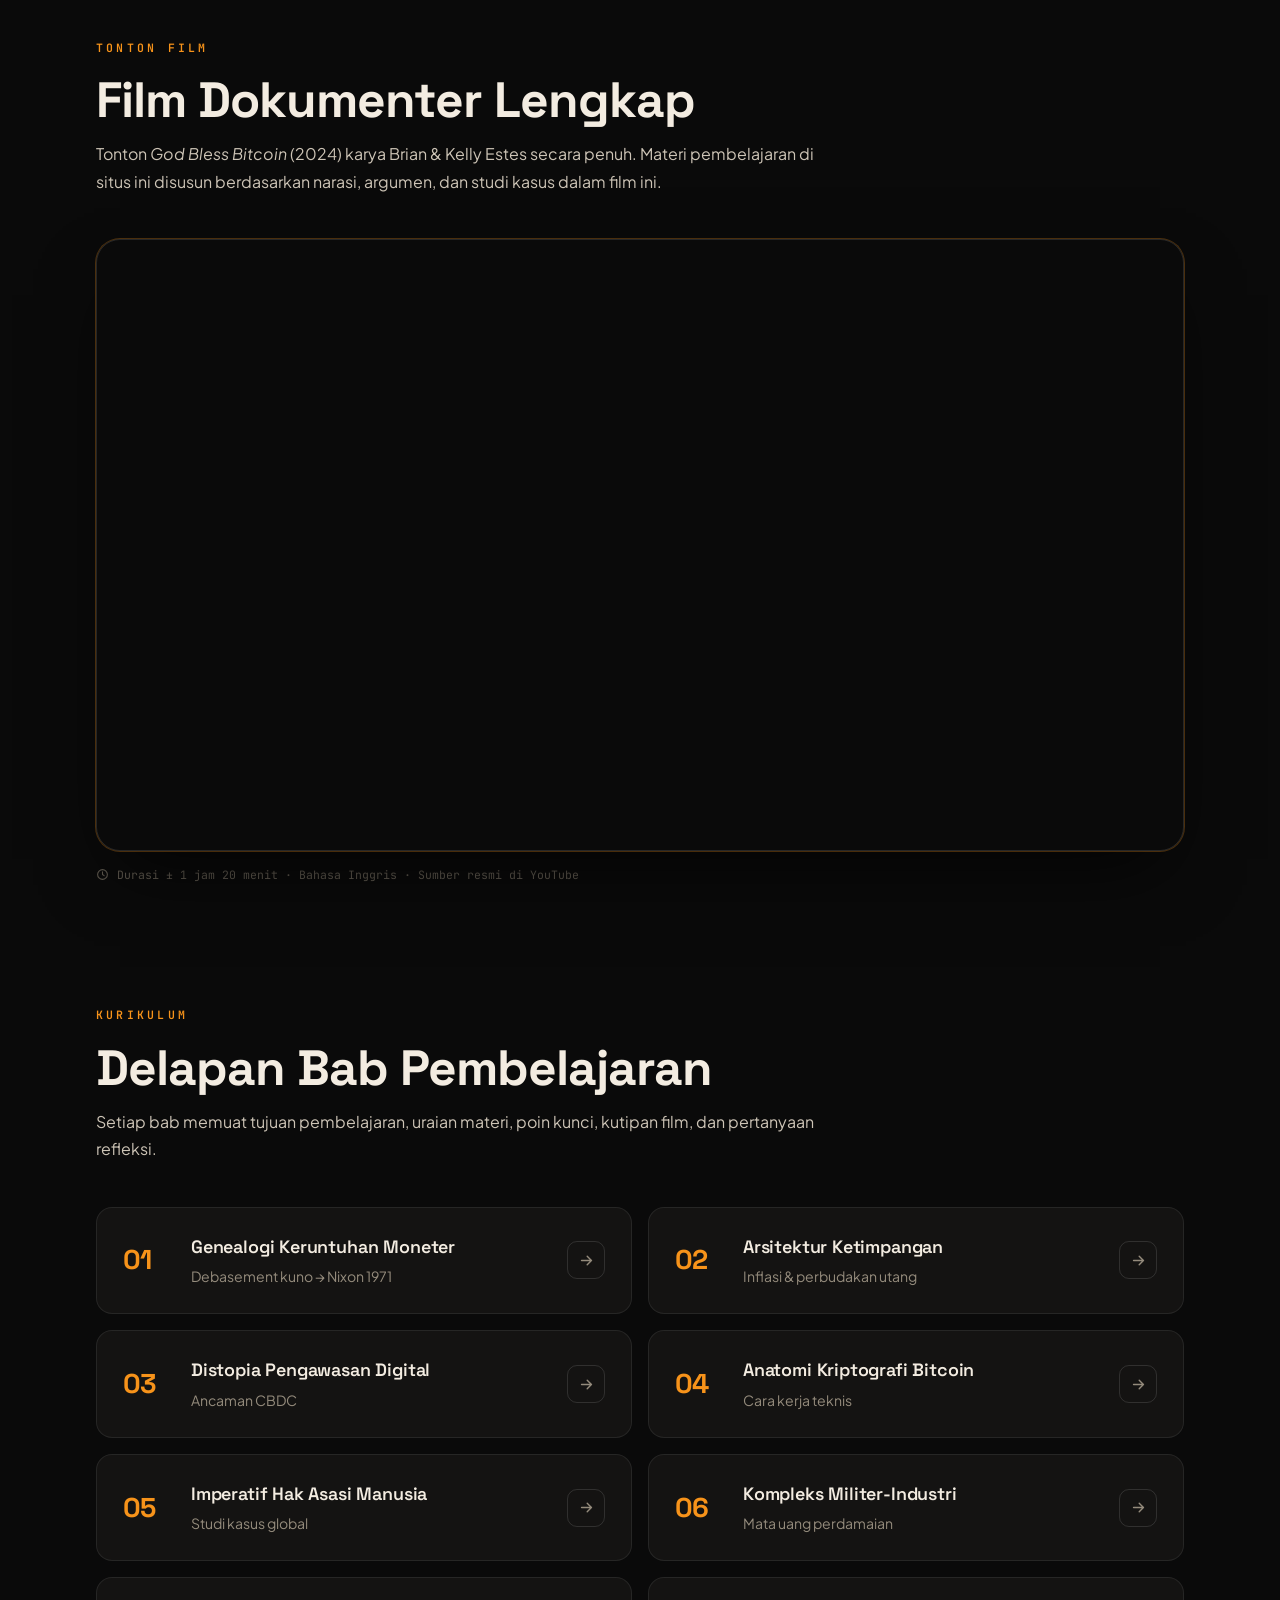
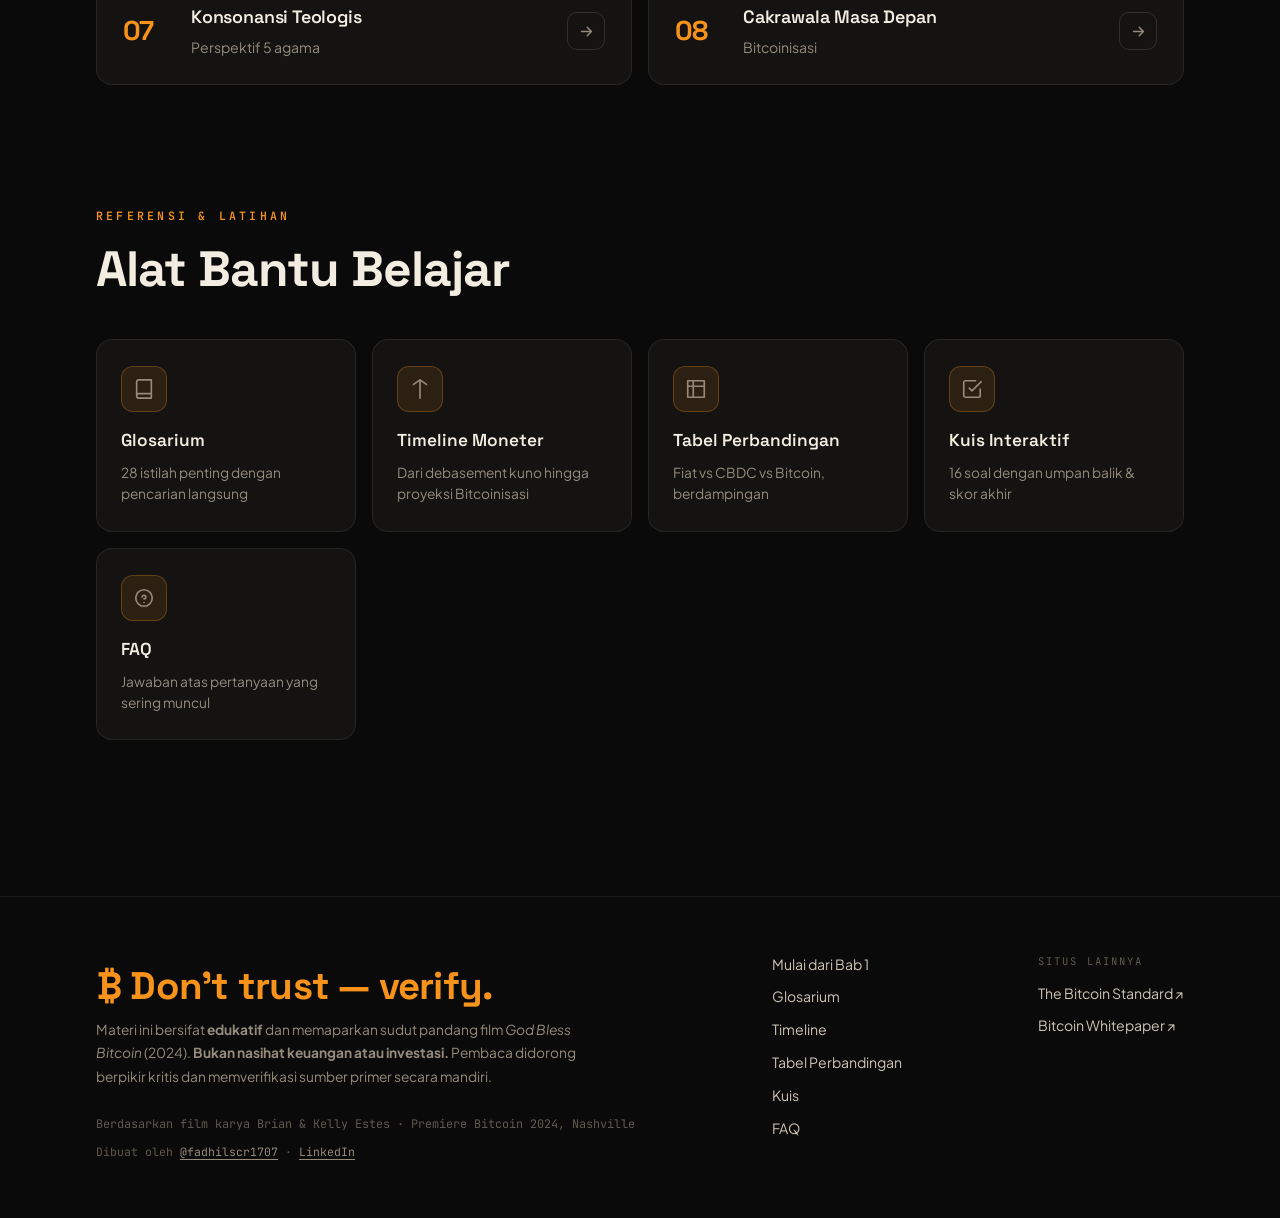
==== commit e032daeb: "feat: ganti link Bitcoin Standard dengan dropdown Situs Lainnya (3 situs)" ====
--- a/index.html
+++ b/index.html
@@ -1,4 +1,4 @@
-﻿<!DOCTYPE html>
+<!DOCTYPE html>
 <html lang="id">
 <head>
 <script>document.documentElement.classList.add('js');</script>
@@ -48,7 +48,7 @@
       <a class="nav__link" href="tabel.html">Tabel</a>
       <a class="nav__link" href="kuis.html">Kuis</a>
       <a class="nav__link" href="faq.html">FAQ</a>
-      <a class="nav__xlink" href="https://bitcoin-standard-one.vercel.app" target="_blank" rel="noopener noreferrer"><span class="nav__xl-ico">&#x20BF;</span><span><span class="nav__xl-name">Bitcoin Standard</span><span class="nav__xl-sub">Buku Saifedean Ammous</span></span><svg class="nav__xl-ext" viewBox="0 0 24 24" width="10" height="10" fill="none" stroke="currentColor" stroke-width="2.5" stroke-linecap="round" stroke-linejoin="round"><path d="M18 13v6a2 2 0 01-2 2H5a2 2 0 01-2-2V8a2 2 0 012-2h6M15 3h6v6M10 14L21 3"/></svg></a>
+      <div class="nav__xdrop" data-xdrop><button class="nav__xdrop-btn" type="button" aria-haspopup="true" aria-expanded="false"><span class="nav__xl-ico">&#x20BF;</span><span>Situs Lainnya</span><svg class="nav__xdrop-chev" viewBox="0 0 24 24" width="11" height="11" fill="none" stroke="currentColor" stroke-width="2.5" stroke-linecap="round" stroke-linejoin="round"><path d="M6 9l6 6 6-6"/></svg></button><div class="nav__xdrop-panel"><a class="nav__xdrop-item" href="https://bitcoin-standard-one.vercel.app" target="_blank" rel="noopener noreferrer"><span class="nav__xl-ico">&#x20BF;</span><span><span class="nav__xl-name">The Bitcoin Standard</span><span class="nav__xl-sub">Buku Saifedean Ammous</span></span><svg class="nav__xl-ext" viewBox="0 0 24 24" width="10" height="10" fill="none" stroke="currentColor" stroke-width="2.5" stroke-linecap="round" stroke-linejoin="round"><path d="M18 13v6a2 2 0 01-2 2H5a2 2 0 01-2-2V8a2 2 0 012-2h6M15 3h6v6M10 14L21 3"/></svg></a><a class="nav__xdrop-item" href="https://bitcoin-whitepaper-two.vercel.app" target="_blank" rel="noopener noreferrer"><span class="nav__xl-ico">&#x20BF;</span><span><span class="nav__xl-name">Bitcoin Whitepaper</span><span class="nav__xl-sub">Whitepaper Satoshi Nakamoto</span></span><svg class="nav__xl-ext" viewBox="0 0 24 24" width="10" height="10" fill="none" stroke="currentColor" stroke-width="2.5" stroke-linecap="round" stroke-linejoin="round"><path d="M18 13v6a2 2 0 01-2 2H5a2 2 0 01-2-2V8a2 2 0 012-2h6M15 3h6v6M10 14L21 3"/></svg></a></div></div>
     </nav>
     <span class="nav__progress">Progres <b>0%</b><span class="nav__dot"><i></i></span></span>
     <button class="menu-btn" data-open-menu aria-label="Buka daftar materi">
@@ -137,7 +137,7 @@
       <div class="yt-embed" data-reveal>
         <div class="yt-wrap">
           <iframe
-            src="https://www.youtube.com/embed/b4xuRZYLpgk?rel=0"
+            src="https://www.youtube.com/embed/zUoLxw3rVbg?rel=0"
             title="God Bless Bitcoin — Full Documentary (2024) | Brian &amp; Kelly Estes"
             allow="accelerometer; autoplay; clipboard-write; encrypted-media; gyroscope; picture-in-picture; web-share"
             allowfullscreen
@@ -198,6 +198,13 @@
       <a href="kuis.html">Kuis</a>
       <a href="faq.html">FAQ</a>
     </nav>
+    <div class="foot__xcol">
+      <div class="foot__heading">Situs Lainnya</div>
+      <nav class="foot__links" aria-label="Situs terkait">
+        <a href="https://bitcoin-standard-one.vercel.app" target="_blank" rel="noopener noreferrer">The Bitcoin Standard ↗</a>
+        <a href="https://bitcoin-whitepaper-two.vercel.app" target="_blank" rel="noopener noreferrer">Bitcoin Whitepaper ↗</a>
+      </nav>
+    </div>
   </div>
 </footer>
 
--- a/assets/styles.css
+++ b/assets/styles.css
@@ -140,9 +140,16 @@
 }
 .nav__link:hover { color: var(--text); background: rgba(255,255,255,0.05); }
 .nav__link.is-active { color: var(--orange); }
-/* cross-site nav pill */
-.nav__xlink { display: flex; align-items: center; gap: 7px; padding: 5px 12px 5px 8px; margin-left: 6px; border: 1px solid var(--orange-line); border-radius: 10px; text-decoration: none; transition: border-color .2s, background .2s; white-space: nowrap; }
-.nav__xlink:hover { border-color: var(--orange); background: var(--orange-tint); }
+/* cross-site nav dropdown */
+.nav__xdrop { position: relative; margin-left: 6px; }
+.nav__xdrop-btn { display: flex; align-items: center; gap: 7px; padding: 5px 10px 5px 8px; border: 1px solid var(--orange-line); border-radius: 10px; background: transparent; font-family: var(--font-display); font-size: 0.77rem; font-weight: 600; color: var(--text); cursor: pointer; transition: border-color .2s, background .2s; white-space: nowrap; }
+.nav__xdrop-btn:hover, .nav__xdrop.is-open .nav__xdrop-btn { border-color: var(--orange); background: var(--orange-tint); }
+.nav__xdrop-chev { flex: none; color: var(--text-faint); transition: transform .2s; }
+.nav__xdrop.is-open .nav__xdrop-chev { transform: rotate(180deg); }
+.nav__xdrop-panel { position: absolute; top: calc(100% + 8px); right: 0; min-width: 230px; background: var(--bg-2); border: 1px solid var(--line-2); border-radius: var(--radius-sm); box-shadow: 0 20px 48px -16px rgba(0,0,0,.7); padding: 6px; display: flex; flex-direction: column; gap: 2px; opacity: 0; visibility: hidden; transform: translateY(-6px); transition: opacity .15s, transform .15s, visibility .15s; z-index: 200; }
+.nav__xdrop.is-open .nav__xdrop-panel { opacity: 1; visibility: visible; transform: translateY(0); }
+.nav__xdrop-item { display: flex; align-items: center; gap: 9px; padding: 9px 10px; border-radius: 8px; text-decoration: none; transition: background .15s; }
+.nav__xdrop-item:hover { background: var(--orange-tint); }
 .nav__xl-ico { font-size: 1rem; font-weight: 700; color: var(--orange); line-height: 1; flex: none; }
 .nav__xl-name { display: block; font-family: var(--font-display); font-size: 0.77rem; font-weight: 600; color: var(--text); line-height: 1.25; }
 .nav__xl-sub { display: block; font-family: var(--font-mono); font-size: 0.6rem; color: var(--text-muted); text-transform: uppercase; letter-spacing: 0.06em; line-height: 1; margin-top: 1px; }
@@ -489,6 +496,8 @@
 .foot__links { display: flex; flex-direction: column; gap: 9px; }
 .foot__links a { font-size: 0.88rem; color: var(--text-soft); }
 .foot__links a:hover { color: var(--orange); }
+.foot__xcol { display: flex; flex-direction: column; }
+.foot__heading { font-family: var(--font-mono); font-size: 0.66rem; letter-spacing: 0.2em; text-transform: uppercase; color: var(--text-faint); margin-bottom: 11px; }
 
 /* ============================================================ YOUTUBE EMBED */
 .yt-embed { margin-top: 36px; }
